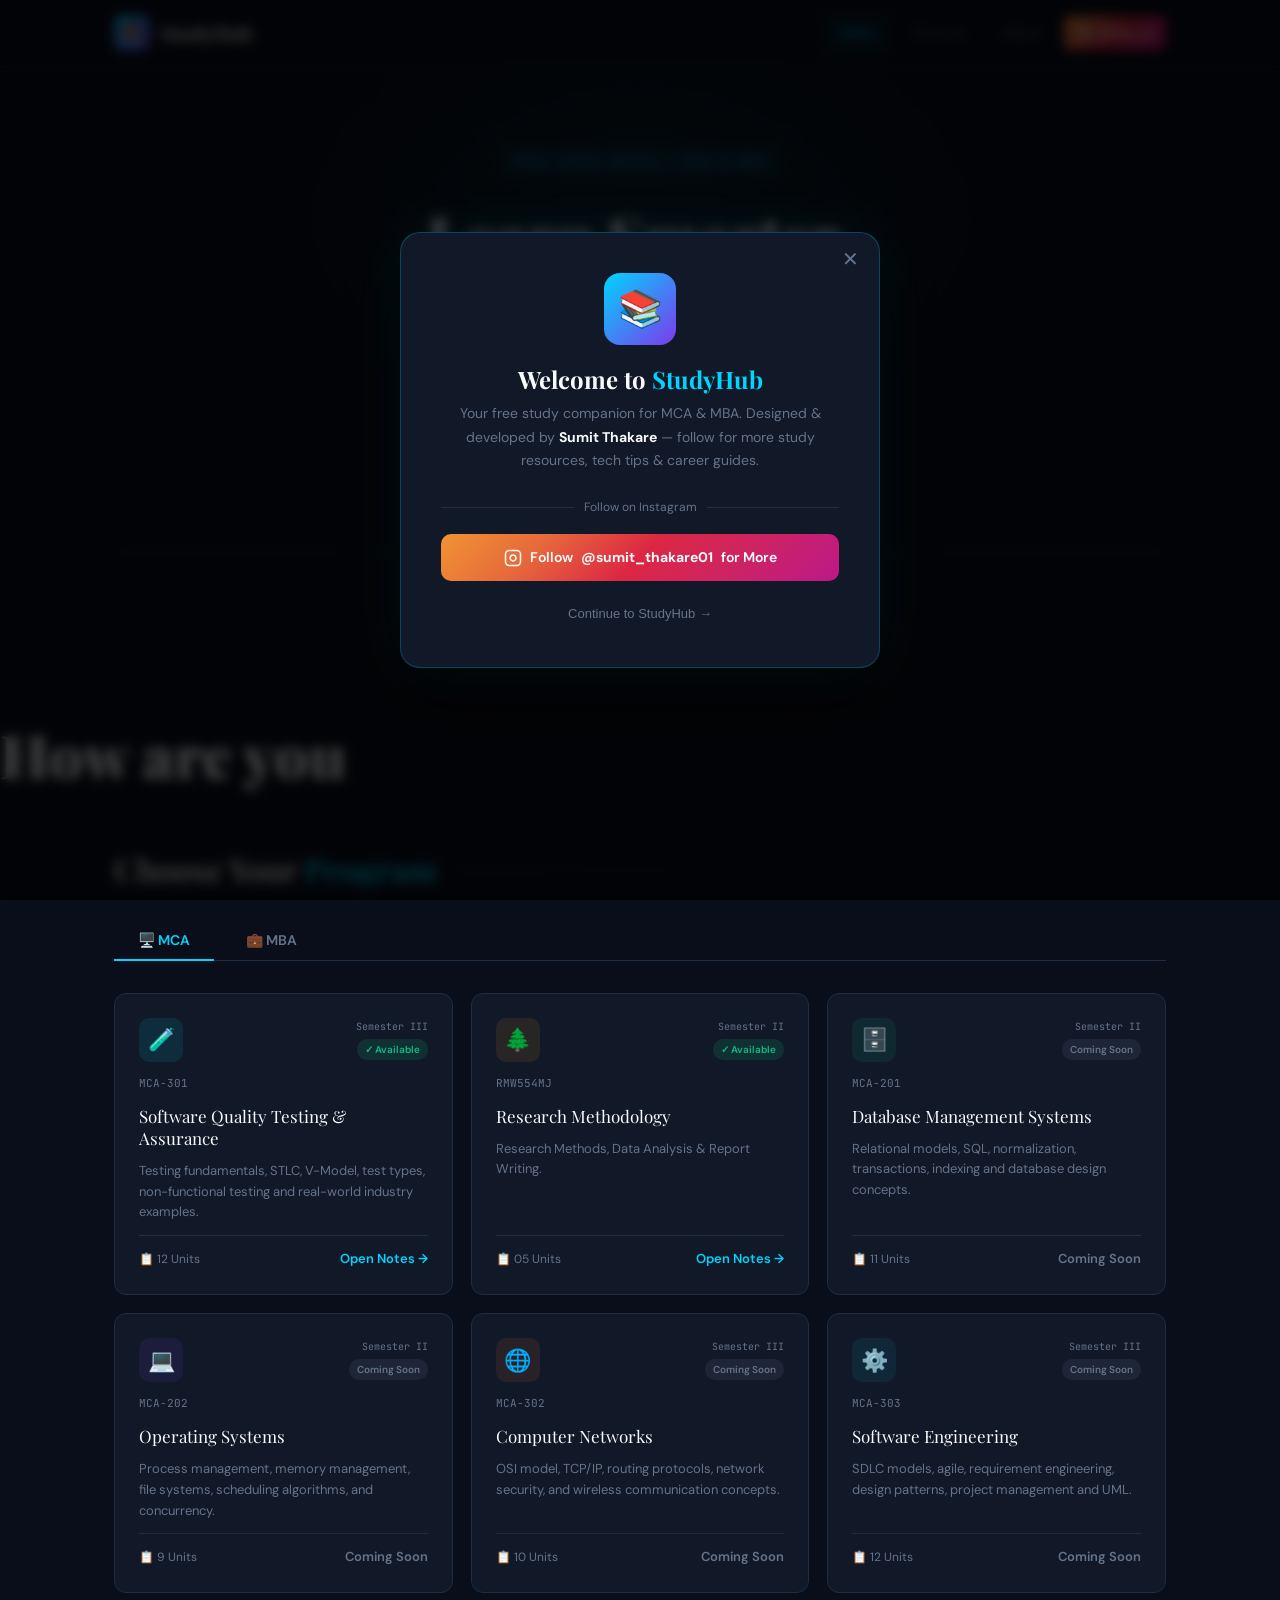
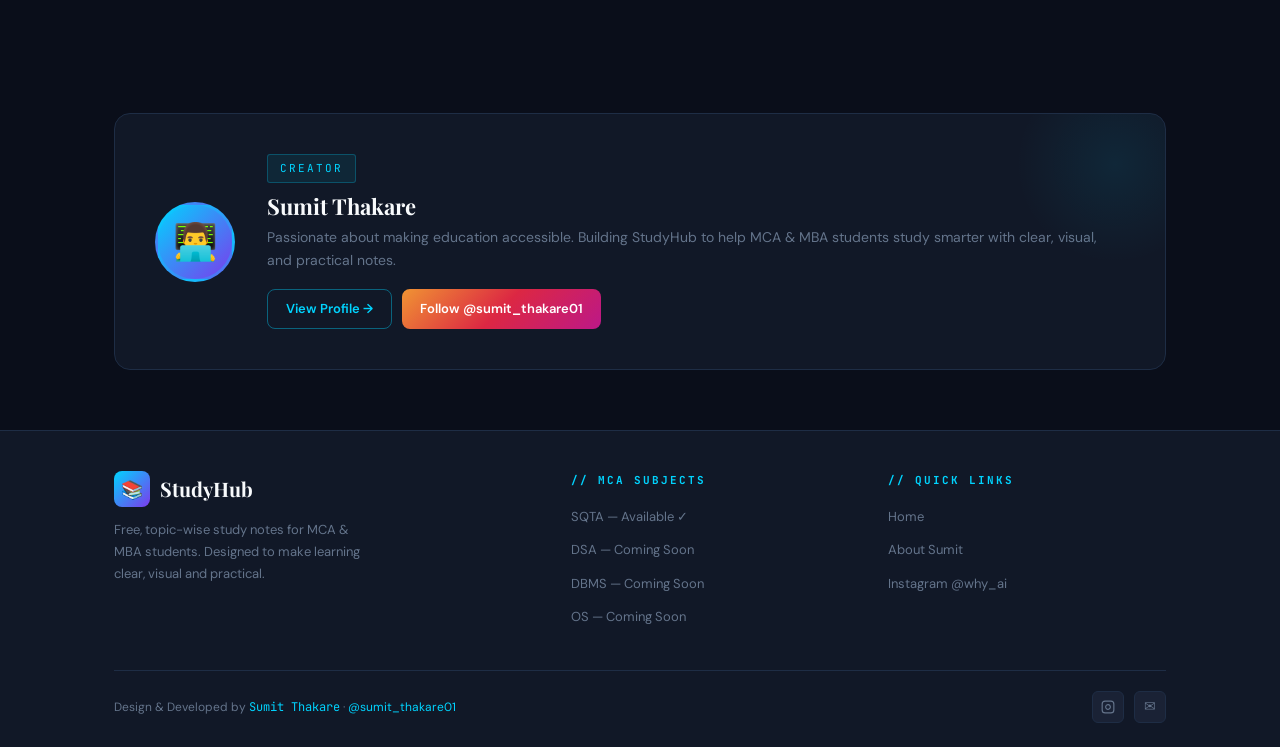
==== index.html @ 2d96f906 "mba comment for test completed" ====
<!DOCTYPE html>
<html lang="en">
<head>
<meta charset="UTF-8">
<meta name="viewport" content="width=device-width, initial-scale=1.0">
<title>StudyHub — MCA & MBA Study Notes</title>
<link rel="stylesheet" href="style.css">
<style>
  /* INDEX PAGE SPECIFIC */
  .hero {
    padding: 80px 0 64px;
    text-align: center;
    position: relative;
    overflow: hidden;
  }

  .hero::before {
    content: '';
    position: absolute;
    top: -100px; left: 50%;
    transform: translateX(-50%);
    width: 800px; height: 500px;
    background: radial-gradient(ellipse, rgba(0,212,255,0.1) 0%, transparent 65%);
    pointer-events: none;
  }

  .hero .badge { margin-bottom: 24px; }

  .hero h1 { margin-bottom: 16px; }
  .hero h1 em { font-style: normal; color: var(--accent); }

  .hero-sub {
    font-size: 17px;
    color: var(--muted);
    max-width: 540px;
    margin: 0 auto 36px;
  }

  .hero-cta { display: flex; gap: 12px; justify-content: center; flex-wrap: wrap; }

  .hero-stats-row {
    display: flex;
    justify-content: center;
    gap: 40px;
    margin-top: 52px;
    padding-top: 40px;
    border-top: 1px solid var(--border);
    flex-wrap: wrap;
  }

  .hs-item { text-align: center; }
  .hs-num {
    font-family: 'Playfair Display', serif;
    font-size: 36px;
    font-weight: 900;
    color: var(--heading);
    line-height: 1;
  }
  .hs-num span { color: var(--accent); }
  .hs-label { font-size: 13px; color: var(--muted); margin-top: 4px; }

  /* Course Tabs */
  .course-section { padding: 60px 0; }

  .section-heading {
    display: flex;
    align-items: center;
    gap: 16px;
    margin-bottom: 32px;
  }

  .section-heading h2 { font-size: clamp(22px, 3vw, 32px); }

  .section-line {
    flex: 1;
    height: 1px;
    background: linear-gradient(90deg, var(--border), transparent);
  }

  .course-tabs {
    display: flex;
    gap: 8px;
    margin-bottom: 32px;
    border-bottom: 1px solid var(--border);
    padding-bottom: 0;
  }

  .tab-btn {
    padding: 10px 24px;
    background: none;
    border: none;
    color: var(--muted);
    font-family: 'DM Sans', sans-serif;
    font-size: 14px;
    font-weight: 600;
    cursor: pointer;
    border-bottom: 2px solid transparent;
    margin-bottom: -1px;
    transition: var(--transition);
  }

  .tab-btn.active {
    color: var(--accent);
    border-bottom-color: var(--accent);
  }

  .tab-btn:hover:not(.active) { color: var(--text); }

  .tab-pane { display: none; }
  .tab-pane.active { display: block; animation: fadeIn 0.3s ease; }

  /* Subject Grid */
  .subjects-grid {
    display: grid;
    grid-template-columns: repeat(auto-fill, minmax(300px, 1fr));
    gap: 18px;
  }

  .subject-card {
    background: var(--surface);
    border: 1px solid var(--border);
    border-radius: var(--radius);
    padding: 24px;
    transition: var(--transition);
    position: relative;
    overflow: hidden;
    display: flex;
    flex-direction: column;
    gap: 12px;
  }

  .subject-card::before {
    content: '';
    position: absolute;
    top: 0; left: 0; right: 0;
    height: 3px;
    background: linear-gradient(90deg, var(--accent), var(--accent3));
    opacity: 0;
    transition: var(--transition);
  }

  .subject-card:hover {
    border-color: rgba(0,212,255,0.3);
    transform: translateY(-4px);
    background: var(--card-hover);
  }

  .subject-card:hover::before { opacity: 1; }

  .card-top {
    display: flex;
    align-items: flex-start;
    justify-content: space-between;
    gap: 12px;
  }

  .card-icon {
    width: 44px; height: 44px;
    border-radius: 10px;
    display: flex; align-items: center; justify-content: center;
    font-size: 22px;
    flex-shrink: 0;
  }

  .card-meta {
    display: flex;
    flex-direction: column;
    align-items: flex-end;
    gap: 4px;
  }

  .card-sem {
    font-family: 'JetBrains Mono', monospace;
    font-size: 10px;
    color: var(--muted);
  }

  .status-badge {
    font-size: 10px;
    padding: 2px 8px;
    border-radius: 10px;
    font-weight: 600;
  }
  .status-available { background: rgba(16,185,129,0.15); color: var(--accent4); }
  .status-soon { background: rgba(100,116,139,0.15); color: var(--muted); }

  .card-title {
    font-family: 'Playfair Display', serif;
    font-size: 17px;
    color: var(--heading);
    line-height: 1.3;
  }

  .card-code {
    font-family: 'JetBrains Mono', monospace;
    font-size: 11px;
    color: var(--muted);
  }

  .card-desc {
    font-size: 13px;
    color: var(--muted);
    line-height: 1.6;
  }

  .card-footer {
    display: flex;
    align-items: center;
    justify-content: space-between;
    padding-top: 12px;
    border-top: 1px solid var(--border);
    margin-top: auto;
  }

  .card-units {
    font-size: 12px;
    color: var(--muted);
    display: flex;
    align-items: center;
    gap: 5px;
  }

  .card-link {
    font-size: 13px;
    font-weight: 600;
    color: var(--accent);
    display: flex;
    align-items: center;
    gap: 5px;
    transition: var(--transition);
  }
  .card-link:hover { gap: 8px; }

  .coming-soon-overlay {
    pointer-events: none;
  }
  .coming-soon-overlay .card-link {
    color: var(--muted);
    cursor: not-allowed;
  }

  /* About teaser */
  .about-teaser {
    background: var(--surface);
    border: 1px solid var(--border);
    border-radius: 16px;
    padding: 40px;
    display: flex;
    align-items: center;
    gap: 32px;
    margin: 60px 0;
    position: relative;
    overflow: hidden;
  }

  .about-teaser::before {
    content: '';
    position: absolute;
    right: -50px; top: -50px;
    width: 200px; height: 200px;
    background: radial-gradient(circle, rgba(0,212,255,0.08) 0%, transparent 70%);
    pointer-events: none;
  }

  .about-avatar {
    width: 80px; height: 80px;
    border-radius: 50%;
    background: linear-gradient(135deg, var(--accent), var(--accent3));
    display: flex; align-items: center; justify-content: center;
    font-size: 36px;
    flex-shrink: 0;
    border: 3px solid rgba(0,212,255,0.3);
  }

  .about-content { flex: 1; }
  .about-content h3 { font-size: 22px; margin-bottom: 6px; }
  .about-content p { color: var(--muted); font-size: 14px; margin-bottom: 16px; }
  .about-actions { display: flex; gap: 10px; flex-wrap: wrap; }

  @media (max-width: 600px) {
    .about-teaser { flex-direction: column; gap: 20px; text-align: center; }
    .about-actions { justify-content: center; }
    .hero-stats-row { gap: 24px; }
    .course-tabs { overflow-x: auto; }
  }
</style>
</head>
<body>

<!-- ── POPUP ── -->
<div class="popup-overlay" id="welcomePopup">
  <div class="popup-box">
    <button class="popup-close-x" onclick="closePopup()">✕</button>
    <div class="popup-logo">📚</div>
    <h2>Welcome to <span class="highlight">StudyHub</span></h2>
    <p>Your free study companion for MCA & MBA. Designed & developed by <strong>Sumit Thakare</strong> — follow for more study resources, tech tips & career guides.</p>
    <div class="popup-divider">Follow on Instagram</div>
    <a href="https://www.instagram.com/sumit_thakare01/?hl=en" target="_blank" class="popup-insta">
      <svg width="18" height="18" viewBox="0 0 24 24" fill="none" stroke="currentColor" stroke-width="2"><rect x="2" y="2" width="20" height="20" rx="5"/><path d="M16 11.37A4 4 0 1 1 12.63 8 4 4 0 0 1 16 11.37z"/><line x1="17.5" y1="6.5" x2="17.51" y2="6.5"/></svg>
      Follow <strong>@sumit_thakare01</strong> for More
    </a>
    <button class="popup-close" onclick="closePopup()">Continue to StudyHub →</button>
  </div>
</div>

<!-- ── NAVBAR ── -->
<nav class="navbar">
  <div class="container">
    <div class="nav-inner">
      <a href="index.html" class="nav-logo">
        <div class="logo-icon">📚</div>
        StudyHub
      </a>
      <div class="nav-links">
        <a href="index.html" class="active">Home</a>
        <a href="#courses">Courses</a>
        <a href="about.html">About</a>
        <a href="https://www.instagram.com/why___ai/?hl=en" target="_blank" class="nav-insta">
          <svg width="14" height="14" viewBox="0 0 24 24" fill="none" stroke="currentColor" stroke-width="2"><rect x="2" y="2" width="20" height="20" rx="5"/><path d="M16 11.37A4 4 0 1 1 12.63 8 4 4 0 0 1 16 11.37z"/><line x1="17.5" y1="6.5" x2="17.51" y2="6.5"/></svg>
          @why_ai
        </a>
      </div>
    </div>
  </div>
</nav>

<!-- ── HERO ── -->
<section class="hero">
  <div class="container">
    <div class="badge">Free Study Notes · MCA & MBA</div>
    <h1>Learn Smarter,<br><em>Score Better</em></h1>
    <p class="hero-sub">Topic-wise study notes, real-world examples, and visual explanations for every subject in your curriculum.</p>
    <div class="hero-cta">
      <a href="#courses" class="btn btn-primary">Browse Courses →</a>
      <a href="about.html" class="btn btn-outline">About Creator</a>
    </div>
    <div class="hero-stats-row">
      <div class="hs-item">
        <div class="hs-num">2<span>+</span></div>
        <div class="hs-label">Programs</div>
      </div>
      <div class="hs-item">
        <div class="hs-num">12<span>+</span></div>
        <div class="hs-label">Subjects</div>
      </div>
      <div class="hs-item">
        <div class="hs-num">100<span>%</span></div>
        <div class="hs-label">Free Access</div>
      </div>
      <div class="hs-item">
        <div class="hs-num">∞</div>
        <div class="hs-label">Learning</div>
      </div>
    </div>
  </div>
</section>

<h1>How are you</h1>
<!-- ── COURSES ── -->
<section class="course-section" id="courses">
  <div class="container">
    <div class="section-heading">
      <h2>Choose Your <span class="highlight">Program</span></h2>
      <div class="section-line"></div>
    </div>

    <!-- Tabs -->
    <div class="course-tabs">
      <button class="tab-btn active" onclick="switchTab('mca', this)">🖥️ MCA</button>
      <button class="tab-btn" onclick="switchTab('mba', this)">💼 MBA</button>
    </div>

    <!-- MCA TAB -->
    <div class="tab-pane active" id="tab-mca">
      <div class="subjects-grid">

        <!-- SQTA — Available -->
        <div class="subject-card">
          <div class="card-top">
            <div class="card-icon" style="background:rgba(0,212,255,0.1);">🧪</div>
            <div class="card-meta">
              <div class="card-sem">Semester III</div>
              <div class="status-badge status-available">✓ Available</div>
            </div>
          </div>
          <div class="card-code">MCA-301</div>
          <div class="card-title">Software Quality Testing & Assurance</div>
          <div class="card-desc">Testing fundamentals, STLC, V-Model, test types, non-functional testing and real-world industry examples.</div>
          <div class="card-footer">
            <div class="card-units">📋 12 Units</div>
            <a href="sqta.html" class="card-link">Open Notes →</a>
          </div>
        </div>

        <!-- DSA — Coming Soon -->
        <div class="subject-card">
          <div class="card-top">
            <div class="card-icon" style="background:rgba(245,158,11,0.1);">🌲</div>
            <div class="card-meta">
              <div class="card-sem">Semester II</div>
              <div class="status-badge status-available">✓ Available</div>
            </div>
          </div>
          <div class="card-code">RMW554MJ</div>
          <div class="card-title"> Research Methodology</div>
          <div class="card-desc">Research Methods, Data Analysis &amp; Report Writing.</div>
          <div class="card-footer">
            <div class="card-units">📋 05 Units</div>
            <a href="rsm.html" class="card-link">Open Notes →</a>
          </div>
        </div>

        <!-- DBMS — Coming Soon -->
        <div class="subject-card coming-soon-overlay">
          <div class="card-top">
            <div class="card-icon" style="background:rgba(16,185,129,0.1);">🗄️</div>
            <div class="card-meta">
              <div class="card-sem">Semester II</div>
              <div class="status-badge status-soon">Coming Soon</div>
            </div>
          </div>
          <div class="card-code">MCA-201</div>
          <div class="card-title">Database Management Systems</div>
          <div class="card-desc">Relational models, SQL, normalization, transactions, indexing and database design concepts.</div>
          <div class="card-footer">
            <div class="card-units">📋 11 Units</div>
            <span class="card-link" style="color:var(--muted)">Coming Soon</span>
          </div>
        </div>

        <!-- OS — Coming Soon -->
        <div class="subject-card coming-soon-overlay">
          <div class="card-top">
            <div class="card-icon" style="background:rgba(124,58,237,0.1);">💻</div>
            <div class="card-meta">
              <div class="card-sem">Semester II</div>
              <div class="status-badge status-soon">Coming Soon</div>
            </div>
          </div>
          <div class="card-code">MCA-202</div>
          <div class="card-title">Operating Systems</div>
          <div class="card-desc">Process management, memory management, file systems, scheduling algorithms, and concurrency.</div>
          <div class="card-footer">
            <div class="card-units">📋 9 Units</div>
            <span class="card-link" style="color:var(--muted)">Coming Soon</span>
          </div>
        </div>

        <!-- CN — Coming Soon -->
        <div class="subject-card coming-soon-overlay">
          <div class="card-top">
            <div class="card-icon" style="background:rgba(255,107,53,0.1);">🌐</div>
            <div class="card-meta">
              <div class="card-sem">Semester III</div>
              <div class="status-badge status-soon">Coming Soon</div>
            </div>
          </div>
          <div class="card-code">MCA-302</div>
          <div class="card-title">Computer Networks</div>
          <div class="card-desc">OSI model, TCP/IP, routing protocols, network security, and wireless communication concepts.</div>
          <div class="card-footer">
            <div class="card-units">📋 10 Units</div>
            <span class="card-link" style="color:var(--muted)">Coming Soon</span>
          </div>
        </div>

        <!-- SE — Coming Soon -->
        <div class="subject-card coming-soon-overlay">
          <div class="card-top">
            <div class="card-icon" style="background:rgba(0,212,255,0.08);">⚙️</div>
            <div class="card-meta">
              <div class="card-sem">Semester III</div>
              <div class="status-badge status-soon">Coming Soon</div>
            </div>
          </div>
          <div class="card-code">MCA-303</div>
          <div class="card-title">Software Engineering</div>
          <div class="card-desc">SDLC models, agile, requirement engineering, design patterns, project management and UML.</div>
          <div class="card-footer">
            <div class="card-units">📋 12 Units</div>
            <span class="card-link" style="color:var(--muted)">Coming Soon</span>
          </div>
        </div>

      </div>
    </div>

    <!-- MBA TAB -->
    <div class="tab-pane" id="tab-mba">
      <div class="subjects-grid">

        <div class="subject-card coming-soon-overlay">
          <div class="card-top">
            <div class="card-icon" style="background:rgba(245,158,11,0.1);">📊</div>
            <div class="card-meta">
              <div class="card-sem">Semester I</div>
              <div class="status-badge status-soon">Coming Soon</div>
            </div>
          </div>
          <div class="card-code">MBA-101</div>
          <div class="card-title">Management & Organizational Behaviour</div>
          <div class="card-desc">Management theories, leadership styles, organizational culture, motivation and group dynamics.</div>
          <div class="card-footer">
            <div class="card-units">📋 8 Units</div>
            <span class="card-link" style="color:var(--muted)">Coming Soon</span>
          </div>
        </div>

        <div class="subject-card coming-soon-overlay">
          <div class="card-top">
            <div class="card-icon" style="background:rgba(16,185,129,0.1);">💰</div>
            <div class="card-meta">
              <div class="card-sem">Semester I</div>
              <div class="status-badge status-soon">Coming Soon</div>
            </div>
          </div>
          <div class="card-code">MBA-102</div>
          <div class="card-title">Financial Management</div>
          <div class="card-desc">Capital budgeting, cost of capital, leverage, working capital management and financial markets.</div>
          <div class="card-footer">
            <div class="card-units">📋 10 Units</div>
            <span class="card-link" style="color:var(--muted)">Coming Soon</span>
          </div>
        </div>

        <div class="subject-card coming-soon-overlay">
          <div class="card-top">
            <div class="card-icon" style="background:rgba(255,107,53,0.1);">📣</div>
            <div class="card-meta">
              <div class="card-sem">Semester II</div>
              <div class="status-badge status-soon">Coming Soon</div>
            </div>
          </div>
          <div class="card-code">MBA-201</div>
          <div class="card-title">Marketing Management</div>
          <div class="card-desc">Marketing mix, segmentation, targeting, positioning, digital marketing and consumer behaviour.</div>
          <div class="card-footer">
            <div class="card-units">📋 9 Units</div>
            <span class="card-link" style="color:var(--muted)">Coming Soon</span>
          </div>
        </div>

      </div>
    </div>

  </div>
</section>

<!-- ── ABOUT TEASER ── -->
<div class="container">
  <div class="about-teaser">
    <div class="about-avatar">👨‍💻</div>
    <div class="about-content">
      <div class="badge" style="margin-bottom:10px;">Creator</div>
      <h3>Sumit Thakare</h3>
      <p>Passionate about making education accessible. Building StudyHub to help MCA & MBA students study smarter with clear, visual, and practical notes.</p>
      <div class="about-actions">
        <a href="about.html" class="btn btn-outline" style="padding:8px 18px; font-size:13px;">View Profile →</a>
        <a href="https://www.instagram.com/sumit_thakare01/?hl=en" target="_blank" class="btn" style="background:linear-gradient(135deg,#f09433,#dc2743,#bc1888);color:white;padding:8px 18px;font-size:13px;">
          Follow @sumit_thakare01
        </a>
      </div>
    </div>
  </div>
</div>

<!-- ── FOOTER ── -->
<footer>
  <div class="container">
    <div class="footer-grid">
      <div class="footer-brand">
        <a href="index.html" class="nav-logo">
          <div class="logo-icon">📚</div>
          StudyHub
        </a>
        <p>Free, topic-wise study notes for MCA & MBA students. Designed to make learning clear, visual and practical.</p>
      </div>
      <div class="footer-col">
        <h4>// MCA Subjects</h4>
        <ul>
          <li><a href="sqta.html">SQTA — Available ✓</a></li>
          <li><a href="#">DSA — Coming Soon</a></li>
          <li><a href="#">DBMS — Coming Soon</a></li>
          <li><a href="#">OS — Coming Soon</a></li>
        </ul>
      </div>
      <div class="footer-col">
        <h4>// Quick Links</h4>
        <ul>
          <li><a href="index.html">Home</a></li>
          <li><a href="about.html">About Sumit</a></li>
          <li><a href="https://www.instagram.com/why___ai/?hl=en" target="_blank">Instagram @why_ai</a></li>
        </ul>
      </div>
    </div>
    <div class="footer-bottom">
      <p>Design & Developed by <span>Sumit Thakare</span> · <a href="https://www.instagram.com/sumit_thakare01/?hl=en" target="_blank" style="color:var(--accent);">@sumit_thakare01</a></p>
      <div class="footer-social">
        <a href="https://www.instagram.com/sumit_thakare01/?hl=en" target="_blank" title="Instagram">
          <svg width="14" height="14" viewBox="0 0 24 24" fill="none" stroke="currentColor" stroke-width="2"><rect x="2" y="2" width="20" height="20" rx="5"/><path d="M16 11.37A4 4 0 1 1 12.63 8 4 4 0 0 1 16 11.37z"/><line x1="17.5" y1="6.5" x2="17.51" y2="6.5"/></svg>
        </a>
        <a href="mailto:sumit@email.com" title="Email">✉</a>
      </div>
    </div>
  </div>
</footer>

<script>
  // Popup logic
  function closePopup() {
    document.getElementById('welcomePopup').style.animation = 'fadeOut 0.3s ease forwards';
    setTimeout(() => document.getElementById('welcomePopup').remove(), 300);
    sessionStorage.setItem('popupSeen', '1');
  }

  // Don't show popup again in same session
  if (sessionStorage.getItem('popupSeen')) {
    document.getElementById('welcomePopup').remove();
  }

  // Close popup on overlay click
  document.getElementById('welcomePopup')?.addEventListener('click', function(e) {
    if (e.target === this) closePopup();
  });

  // Tab switching
  function switchTab(tab, btn) {
    document.querySelectorAll('.tab-pane').forEach(p => p.classList.remove('active'));
    document.querySelectorAll('.tab-btn').forEach(b => b.classList.remove('active'));
    document.getElementById('tab-' + tab).classList.add('active');
    btn.classList.add('active');
  }

  // Fade out keyframe
  const style = document.createElement('style');
  style.textContent = '@keyframes fadeOut { to { opacity: 0; } }';
  document.head.appendChild(style);
</script>
</body>
</html>
---- style.css ----
/* ============================================
   STUDYHUB — Global Stylesheet
   Design & Developed by Sumit Thakare
   ============================================ */

@import url('https://fonts.googleapis.com/css2?family=Playfair+Display:wght@700;900&family=JetBrains+Mono:wght@400;600&family=DM+Sans:wght@300;400;500;600&display=swap');

/* ── CSS VARIABLES ── */
:root {
  --bg: #0a0e1a;
  --surface: #111827;
  --surface2: #1a2235;
  --border: #1e2d45;
  --accent: #00d4ff;
  --accent2: #ff6b35;
  --accent3: #7c3aed;
  --accent4: #10b981;
  --accent5: #f59e0b;
  --text: #e2e8f0;
  --muted: #64748b;
  --heading: #f8fafc;
  --tag-bg: rgba(0,212,255,0.08);
  --card-hover: rgba(0,212,255,0.05);
  --radius: 12px;
  --radius-sm: 8px;
  --transition: all 0.25s ease;
}

/* ── RESET ── */
*, *::before, *::after { margin: 0; padding: 0; box-sizing: border-box; }
html { scroll-behavior: smooth; }
body {
  background: var(--bg);
  color: var(--text);
  font-family: 'DM Sans', sans-serif;
  font-size: 15px;
  line-height: 1.7;
  min-height: 100vh;
  overflow-x: hidden;
}

/* ── GRID BACKGROUND ── */
body::before {
  content: '';
  position: fixed;
  inset: 0;
  background-image:
    linear-gradient(rgba(0,212,255,0.025) 1px, transparent 1px),
    linear-gradient(90deg, rgba(0,212,255,0.025) 1px, transparent 1px);
  background-size: 44px 44px;
  pointer-events: none;
  z-index: 0;
}

/* ── TYPOGRAPHY ── */
h1, h2, h3 { font-family: 'Playfair Display', serif; color: var(--heading); line-height: 1.2; }
h1 { font-size: clamp(32px, 5vw, 60px); font-weight: 900; }
h2 { font-size: clamp(22px, 3vw, 36px); font-weight: 700; }
h3 { font-size: 20px; }
a { text-decoration: none; color: inherit; }
strong { color: var(--heading); }
code { font-family: 'JetBrains Mono', monospace; font-size: 12px; color: var(--accent); }

/* ── LAYOUT ── */
.container { max-width: 1100px; margin: 0 auto; padding: 0 24px; position: relative; z-index: 1; }
.section-gap { padding: 60px 0; }

/* ── NAVBAR ── */
.navbar {
  position: sticky;
  top: 0;
  z-index: 100;
  background: rgba(10,14,26,0.92);
  backdrop-filter: blur(16px);
  border-bottom: 1px solid var(--border);
  padding: 14px 0;
}

.nav-inner {
  display: flex;
  align-items: center;
  justify-content: space-between;
  gap: 20px;
}

.nav-logo {
  display: flex;
  align-items: center;
  gap: 10px;
  font-family: 'Playfair Display', serif;
  font-size: 20px;
  font-weight: 700;
  color: var(--heading);
}

.nav-logo .logo-icon {
  width: 36px; height: 36px;
  background: linear-gradient(135deg, var(--accent), var(--accent3));
  border-radius: 8px;
  display: flex; align-items: center; justify-content: center;
  font-size: 18px;
  flex-shrink: 0;
}

.nav-links { display: flex; align-items: center; gap: 8px; }

.nav-links a {
  padding: 7px 14px;
  border-radius: 6px;
  font-size: 13px;
  font-weight: 500;
  color: var(--muted);
  transition: var(--transition);
  border: 1px solid transparent;
}

.nav-links a:hover,
.nav-links a.active {
  color: var(--accent);
  background: var(--tag-bg);
  border-color: rgba(0,212,255,0.2);
}

.nav-insta {
  display: flex;
  align-items: center;
  gap: 6px;
  background: linear-gradient(135deg, #f09433, #e6683c, #dc2743, #cc2366, #bc1888);
  color: white !important;
  padding: 7px 14px !important;
  border-radius: 6px !important;
  font-size: 12px !important;
  font-weight: 600 !important;
  border: none !important;
}

.nav-insta:hover { opacity: 0.9; transform: translateY(-1px); }

/* ── BADGE ── */
.badge {
  display: inline-block;
  background: var(--tag-bg);
  border: 1px solid rgba(0,212,255,0.25);
  color: var(--accent);
  font-family: 'JetBrains Mono', monospace;
  font-size: 11px;
  letter-spacing: 2px;
  padding: 4px 12px;
  border-radius: 3px;
  text-transform: uppercase;
}

/* ── BUTTONS ── */
.btn {
  display: inline-flex;
  align-items: center;
  gap: 8px;
  padding: 10px 22px;
  border-radius: var(--radius-sm);
  font-size: 14px;
  font-weight: 600;
  cursor: pointer;
  transition: var(--transition);
  border: none;
}

.btn-primary {
  background: var(--accent);
  color: #0a0e1a;
}
.btn-primary:hover { background: #00bbdf; transform: translateY(-2px); }

.btn-outline {
  background: transparent;
  color: var(--accent);
  border: 1px solid rgba(0,212,255,0.4) !important;
}
.btn-outline:hover { background: var(--tag-bg); transform: translateY(-2px); }

/* ── FOOTER ── */
footer {
  background: var(--surface);
  border-top: 1px solid var(--border);
  padding: 40px 0 24px;
  position: relative;
  z-index: 1;
}

.footer-grid {
  display: grid;
  grid-template-columns: 1.5fr 1fr 1fr;
  gap: 40px;
  margin-bottom: 32px;
}

.footer-brand .nav-logo { margin-bottom: 12px; }
.footer-brand p { font-size: 13px; color: var(--muted); line-height: 1.7; max-width: 260px; }

.footer-col h4 {
  font-family: 'JetBrains Mono', monospace;
  font-size: 11px;
  letter-spacing: 2px;
  text-transform: uppercase;
  color: var(--accent);
  margin-bottom: 14px;
}

.footer-col ul { list-style: none; }
.footer-col ul li { margin-bottom: 8px; }
.footer-col ul li a { font-size: 13px; color: var(--muted); transition: var(--transition); }
.footer-col ul li a:hover { color: var(--accent); }

.footer-bottom {
  border-top: 1px solid var(--border);
  padding-top: 20px;
  display: flex;
  align-items: center;
  justify-content: space-between;
  gap: 16px;
  flex-wrap: wrap;
}

.footer-bottom p { font-size: 12px; color: var(--muted); }
.footer-bottom span { color: var(--accent); font-family: 'JetBrains Mono', monospace; }

.footer-social { display: flex; gap: 10px; }
.footer-social a {
  width: 32px; height: 32px;
  border-radius: 6px;
  background: var(--surface2);
  border: 1px solid var(--border);
  display: flex; align-items: center; justify-content: center;
  font-size: 14px;
  color: var(--muted);
  transition: var(--transition);
}
.footer-social a:hover { color: var(--accent); border-color: rgba(0,212,255,0.3); }

/* ── POPUP ── */
.popup-overlay {
  position: fixed;
  inset: 0;
  background: rgba(0,0,0,0.75);
  backdrop-filter: blur(6px);
  z-index: 999;
  display: flex;
  align-items: center;
  justify-content: center;
  padding: 20px;
  animation: fadeIn 0.4s ease;
}

.popup-box {
  background: var(--surface);
  border: 1px solid rgba(0,212,255,0.25);
  border-radius: 20px;
  padding: 40px;
  max-width: 480px;
  width: 100%;
  text-align: center;
  position: relative;
  animation: slideUp 0.4s ease;
  box-shadow: 0 24px 80px rgba(0,0,0,0.6), 0 0 60px rgba(0,212,255,0.08);
}

.popup-logo {
  width: 72px; height: 72px;
  background: linear-gradient(135deg, var(--accent), var(--accent3));
  border-radius: 16px;
  display: flex; align-items: center; justify-content: center;
  font-size: 36px;
  margin: 0 auto 20px;
}

.popup-box h2 { font-size: 24px; margin-bottom: 8px; }
.popup-box p { color: var(--muted); font-size: 14px; margin-bottom: 24px; line-height: 1.7; }

.popup-insta {
  display: inline-flex;
  align-items: center;
  gap: 8px;
  background: linear-gradient(135deg, #f09433, #e6683c, #dc2743, #cc2366, #bc1888);
  color: white;
  padding: 12px 24px;
  border-radius: 10px;
  font-weight: 600;
  font-size: 14px;
  margin-bottom: 20px;
  transition: var(--transition);
  cursor: pointer;
  border: none;
  width: 100%;
  justify-content: center;
}
.popup-insta:hover { opacity: 0.9; transform: translateY(-2px); }

.popup-close {
  font-size: 13px;
  color: var(--muted);
  cursor: pointer;
  background: none;
  border: none;
  color: var(--muted);
  transition: var(--transition);
}
.popup-close:hover { color: var(--text); }

.popup-close-x {
  position: absolute;
  top: 16px; right: 20px;
  background: none; border: none;
  color: var(--muted); font-size: 20px;
  cursor: pointer;
  transition: var(--transition);
  line-height: 1;
}
.popup-close-x:hover { color: var(--heading); }

.popup-divider { 
  display: flex; align-items: center; gap: 10px; 
  margin-bottom: 16px; color: var(--muted); font-size: 12px;
}
.popup-divider::before, .popup-divider::after {
  content: ''; flex: 1; height: 1px; background: var(--border);
}

/* ── ANIMATIONS ── */
@keyframes fadeIn { from { opacity: 0; } to { opacity: 1; } }
@keyframes slideUp { from { opacity: 0; transform: translateY(30px); } to { opacity: 1; transform: translateY(0); } }
@keyframes float { 0%,100% { transform: translateY(0); } 50% { transform: translateY(-8px); } }

/* ── UTILITY ── */
.highlight { color: var(--accent); }
.hl-orange { color: var(--accent2); }
.hl-green { color: var(--accent4); }
.hl-purple { color: #a78bfa; }
.hl-yellow { color: var(--accent5); }
.text-muted { color: var(--muted); }
.mono { font-family: 'JetBrains Mono', monospace; }

/* ── RESPONSIVE ── */
@media (max-width: 768px) {
  .footer-grid { grid-template-columns: 1fr; gap: 28px; }
  .nav-links a:not(.nav-insta):not(.active) { display: none; }
}

@media (max-width: 480px) {
  .popup-box { padding: 28px 20px; }
}
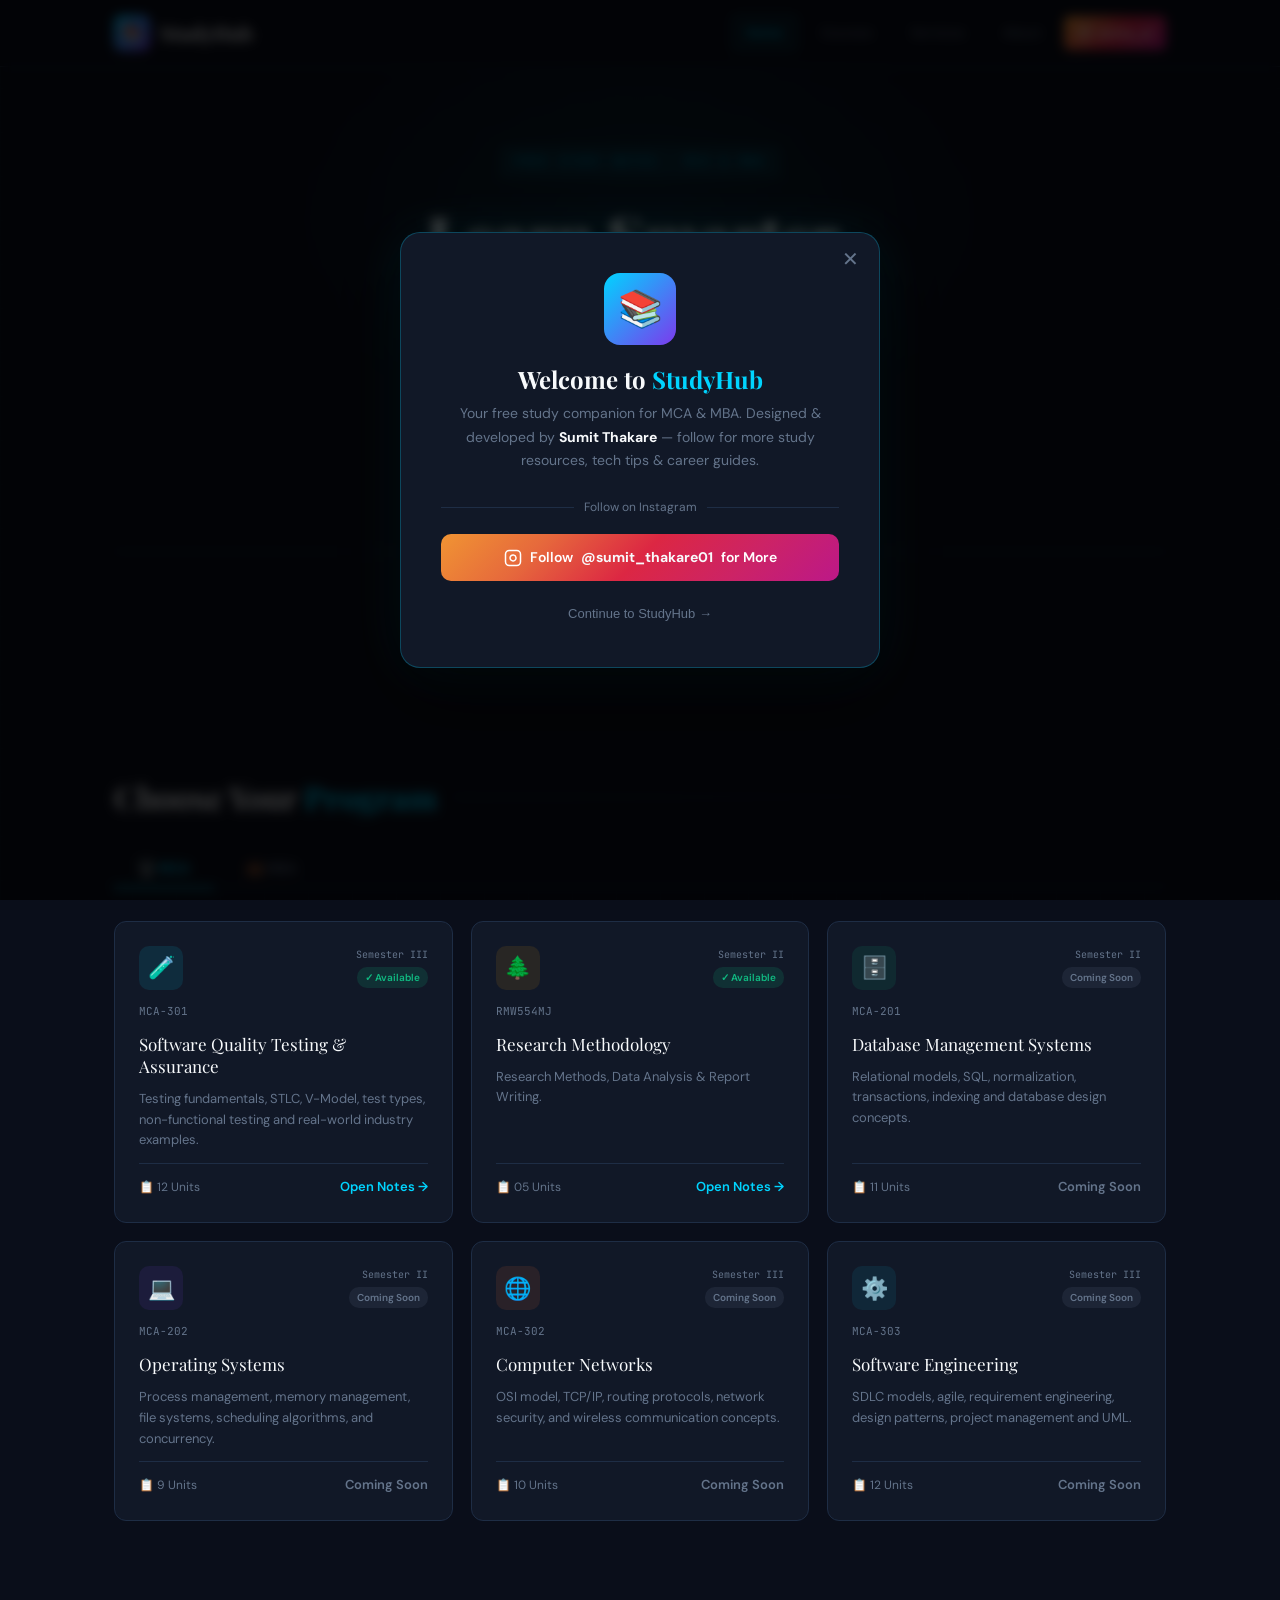
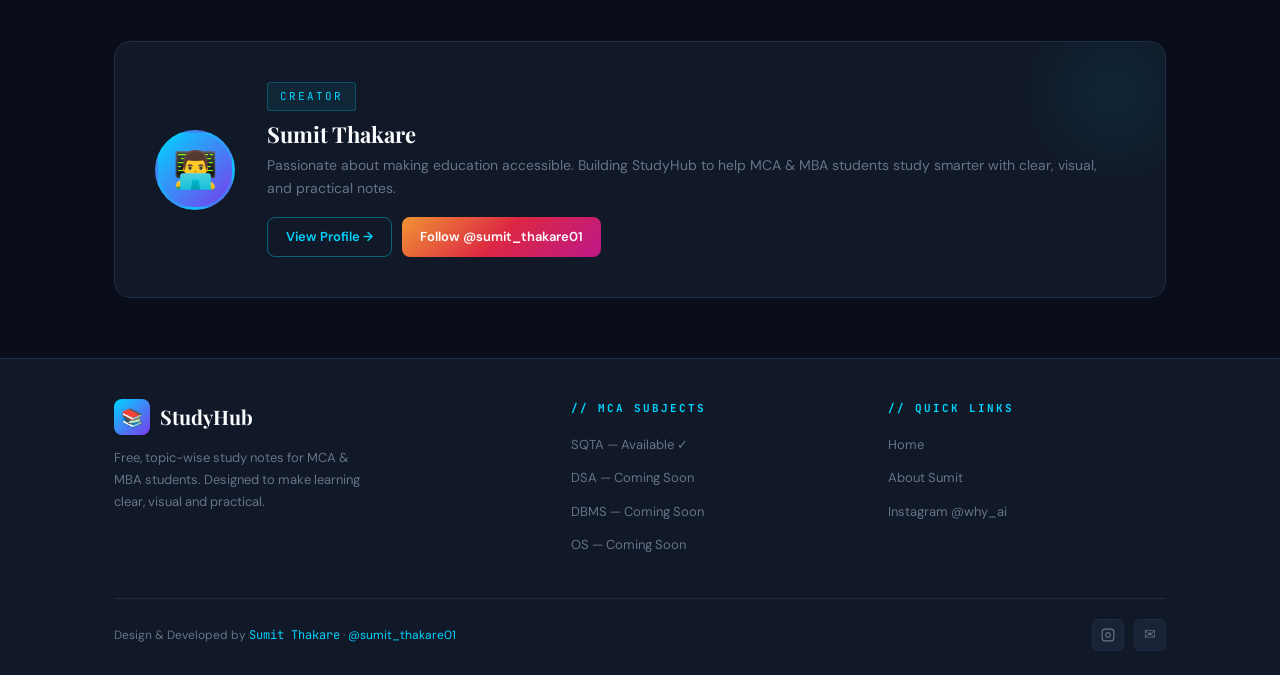
==== commit cb3b40a3: "Service Added" ====
--- a/index.html
+++ b/index.html
@@ -314,6 +314,7 @@
       <div class="nav-links">
         <a href="index.html" class="active">Home</a>
         <a href="#courses">Courses</a>
+        <a href="services.html">Services</a>
         <a href="about.html">About</a>
         <a href="https://www.instagram.com/why___ai/?hl=en" target="_blank" class="nav-insta">
           <svg width="14" height="14" viewBox="0 0 24 24" fill="none" stroke="currentColor" stroke-width="2"><rect x="2" y="2" width="20" height="20" rx="5"/><path d="M16 11.37A4 4 0 1 1 12.63 8 4 4 0 0 1 16 11.37z"/><line x1="17.5" y1="6.5" x2="17.51" y2="6.5"/></svg>
@@ -355,7 +356,7 @@
   </div>
 </section>
 
-<h1>How are you</h1>
+
 <!-- ── COURSES ── -->
 <section class="course-section" id="courses">
   <div class="container">
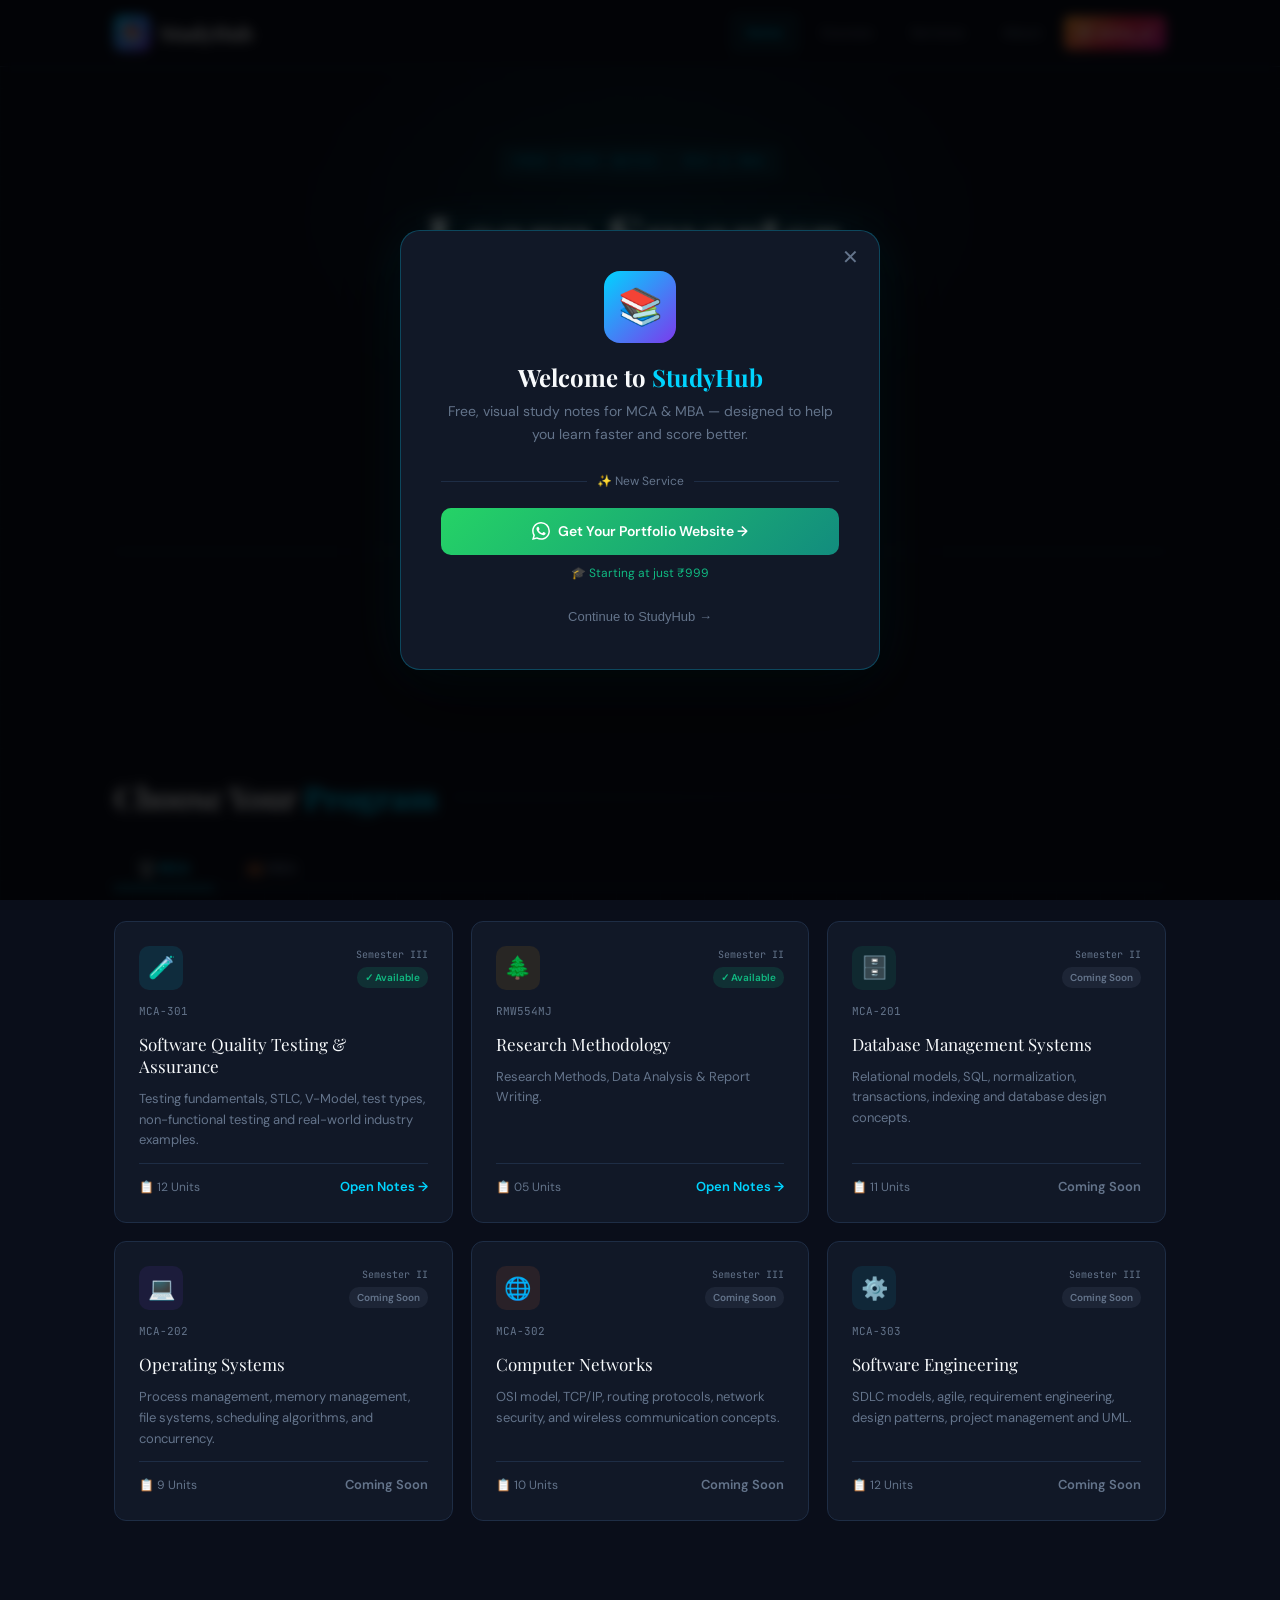
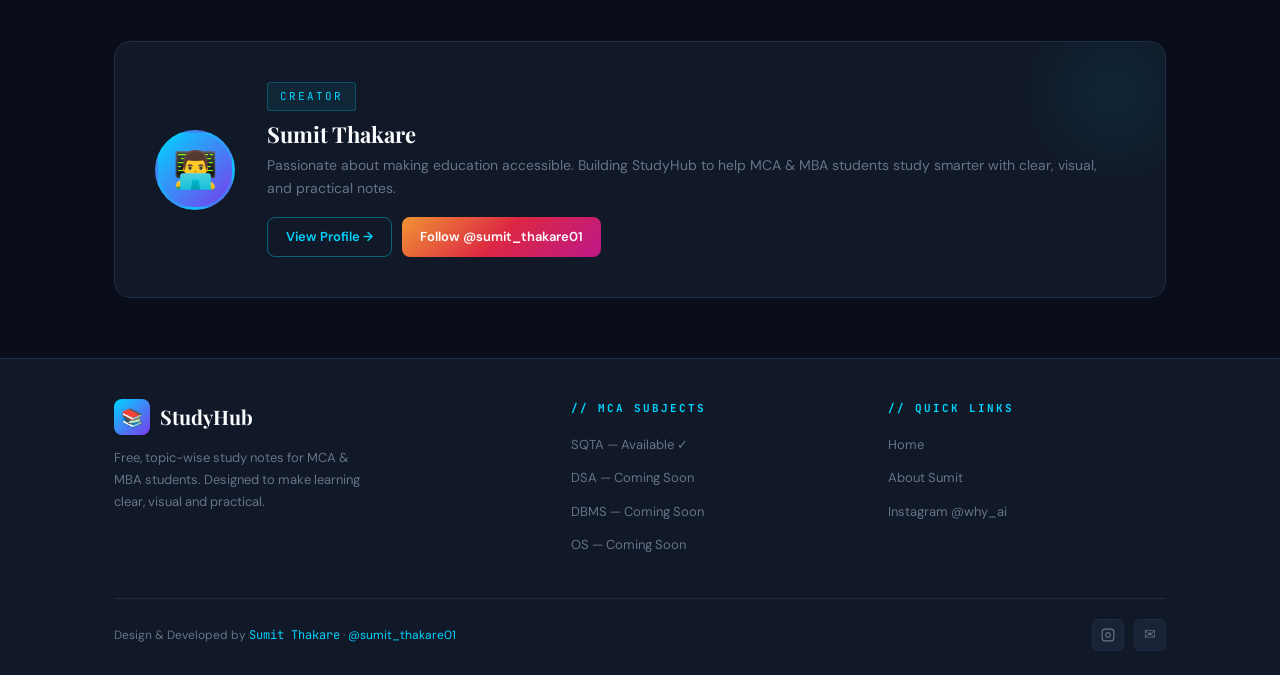
==== commit 2d815e30: "index page fix" ====
--- a/index.html
+++ b/index.html
@@ -6,6 +6,285 @@
 <title>StudyHub — MCA & MBA Study Notes</title>
 <link rel="stylesheet" href="style.css">
 <style>
+
+  /* ============================================
+   MOBILE FRIENDLY FIXES - Responsive Design
+   ============================================ */
+
+  /* Base mobile adjustments */
+  @media (max-width: 768px) {
+    .container {
+      padding: 0 20px;
+    }
+
+    /* Hero section */
+    .hero {
+      padding: 48px 0 40px;
+    }
+
+    .hero h1 {
+      font-size: 32px;
+      line-height: 1.3;
+    }
+
+    .hero-sub {
+      font-size: 15px;
+      padding: 0 5px;
+    }
+
+    .hero-stats-row {
+      gap: 20px;
+      margin-top: 32px;
+      padding-top: 24px;
+    }
+
+    .hs-num {
+      font-size: 28px;
+    }
+
+    .hs-label {
+      font-size: 11px;
+    }
+
+    /* Course section */
+    .course-section {
+      padding: 40px 0;
+    }
+
+    .section-heading {
+      flex-direction: column;
+      align-items: flex-start;
+      gap: 8px;
+      margin-bottom: 24px;
+    }
+
+    .section-line {
+      width: 100%;
+    }
+
+    /* Course tabs - make scrollable */
+    .course-tabs {
+      overflow-x: auto;
+      overflow-y: hidden;
+      white-space: nowrap;
+      gap: 6px;
+      margin-bottom: 24px;
+      padding-bottom: 8px;
+      -webkit-overflow-scrolling: touch;
+    }
+
+    .course-tabs::-webkit-scrollbar {
+      height: 3px;
+    }
+
+    .course-tabs::-webkit-scrollbar-track {
+      background: var(--surface);
+      border-radius: 10px;
+    }
+
+    .course-tabs::-webkit-scrollbar-thumb {
+      background: var(--accent);
+      border-radius: 10px;
+    }
+
+    .tab-btn {
+      padding: 8px 18px;
+      font-size: 13px;
+      white-space: nowrap;
+    }
+
+    /* Subject grid */
+    .subjects-grid {
+      grid-template-columns: 1fr;
+      gap: 16px;
+    }
+
+    .subject-card {
+      padding: 20px;
+    }
+
+    .card-title {
+      font-size: 16px;
+    }
+
+    .card-desc {
+      font-size: 12px;
+    }
+
+    /* About teaser */
+    .about-teaser {
+      flex-direction: column;
+      text-align: center;
+      padding: 28px 20px;
+      gap: 20px;
+      margin: 40px 0;
+    }
+
+    .about-avatar {
+      width: 70px;
+      height: 70px;
+      font-size: 32px;
+    }
+
+    .about-content h3 {
+      font-size: 20px;
+    }
+
+    .about-content p {
+      font-size: 13px;
+    }
+
+    .about-actions {
+      justify-content: center;
+    }
+
+    /* Footer */
+    .footer-grid {
+      grid-template-columns: 1fr;
+      gap: 28px;
+      text-align: center;
+    }
+
+    .footer-brand {
+      text-align: center;
+    }
+
+    .footer-brand .nav-logo {
+      justify-content: center;
+    }
+
+    .footer-brand p {
+      max-width: 100%;
+      margin: 0 auto;
+    }
+
+    .footer-col h4 {
+      text-align: center;
+    }
+
+    .footer-col ul {
+      text-align: center;
+    }
+
+    .footer-bottom {
+      flex-direction: column;
+      text-align: center;
+      padding-top: 20px;
+    }
+
+    .footer-social {
+      justify-content: center;
+    }
+  }
+
+  /* Small phones (max-width: 480px) */
+  @media (max-width: 480px) {
+    .container {
+      padding: 0 16px;
+    }
+
+    .hero h1 {
+      font-size: 28px;
+    }
+
+    .hero .badge {
+      font-size: 10px;
+      padding: 3px 10px;
+    }
+
+    .hero-cta {
+      gap: 10px;
+    }
+
+    .hero-cta .btn {
+      padding: 8px 18px;
+      font-size: 13px;
+    }
+
+    .hero-stats-row {
+      gap: 15px;
+    }
+
+    .hs-num {
+      font-size: 24px;
+    }
+
+    .section-heading h2 {
+      font-size: 24px;
+    }
+
+    .tab-btn {
+      padding: 6px 14px;
+      font-size: 12px;
+    }
+
+    .subject-card {
+      padding: 16px;
+    }
+
+    .card-icon {
+      width: 36px;
+      height: 36px;
+      font-size: 18px;
+    }
+
+    .card-sem, .status-badge {
+      font-size: 9px;
+    }
+
+    .card-title {
+      font-size: 15px;
+    }
+
+    .card-code {
+      font-size: 10px;
+    }
+
+    .about-teaser {
+      padding: 20px 16px;
+    }
+
+    .about-avatar {
+      width: 60px;
+      height: 60px;
+      font-size: 28px;
+    }
+
+    .about-content h3 {
+      font-size: 18px;
+    }
+
+    .footer-col ul li a {
+      font-size: 12px;
+    }
+  }
+
+  /* Fix for navigation on mobile */
+  @media (max-width: 600px) {
+    .nav-inner {
+      flex-direction: column;
+      gap: 12px;
+    }
+
+    .nav-links {
+      flex-wrap: wrap;
+      justify-content: center;
+      gap: 5px;
+    }
+
+    .nav-links a {
+      padding: 5px 12px;
+      font-size: 12px;
+    }
+  }
+
+  /* Fix for larger tablets (up to 900px) */
+  @media (min-width: 769px) and (max-width: 900px) {
+    .subjects-grid {
+      grid-template-columns: repeat(2, 1fr);
+    }
+  }
+
   /* INDEX PAGE SPECIFIC */
   .hero {
     padding: 80px 0 64px;
@@ -293,12 +572,21 @@
     <button class="popup-close-x" onclick="closePopup()">✕</button>
     <div class="popup-logo">📚</div>
     <h2>Welcome to <span class="highlight">StudyHub</span></h2>
-    <p>Your free study companion for MCA & MBA. Designed & developed by <strong>Sumit Thakare</strong> — follow for more study resources, tech tips & career guides.</p>
-    <div class="popup-divider">Follow on Instagram</div>
-    <a href="https://www.instagram.com/sumit_thakare01/?hl=en" target="_blank" class="popup-insta">
-      <svg width="18" height="18" viewBox="0 0 24 24" fill="none" stroke="currentColor" stroke-width="2"><rect x="2" y="2" width="20" height="20" rx="5"/><path d="M16 11.37A4 4 0 1 1 12.63 8 4 4 0 0 1 16 11.37z"/><line x1="17.5" y1="6.5" x2="17.51" y2="6.5"/></svg>
-      Follow <strong>@sumit_thakare01</strong> for More
+    <p>Free, visual study notes for MCA & MBA — designed to help you learn faster and score better.</p>
+
+    <div class="popup-divider">✨ New Service</div>
+
+    <a href="services.html" class="popup-insta" style="background: linear-gradient(135deg, #25D366, #128C7E); margin-bottom: 8px;">
+      <svg width="18" height="18" viewBox="0 0 24 24" fill="currentColor">
+        <path d="M17.472 14.382c-.297-.149-1.758-.867-2.03-.967-.273-.099-.471-.148-.67.15-.197.297-.767.966-.94 1.164-.173.199-.347.223-.644.075-.297-.15-1.255-.463-2.39-1.475-.883-.788-1.48-1.761-1.653-2.059-.173-.297-.018-.458.13-.606.134-.133.298-.347.446-.52.149-.174.198-.298.298-.497.099-.198.05-.371-.025-.52-.075-.149-.669-1.612-.916-2.207-.242-.579-.487-.5-.669-.51-.173-.008-.371-.01-.57-.01-.198 0-.52.074-.792.372-.272.297-1.04 1.016-1.04 2.479 0 1.462 1.065 2.875 1.213 3.074.149.198 2.096 3.2 5.077 4.487.709.306 1.262.489 1.694.625.712.227 1.36.195 1.871.118.571-.085 1.758-.719 2.006-1.413.248-.694.248-1.289.173-1.413-.074-.124-.272-.198-.57-.347m-5.421 7.403h-.004a9.87 9.87 0 01-5.031-1.378l-.361-.214-3.741.982.998-3.648-.235-.374a9.86 9.86 0 01-1.51-5.26c.001-5.45 4.436-9.884 9.888-9.884 2.64 0 5.122 1.03 6.988 2.898a9.825 9.825 0 012.893 6.994c-.003 5.45-4.437 9.884-9.885 9.884m8.413-18.297A11.815 11.815 0 0012.05 0C5.495 0 .16 5.335.157 11.892c0 2.096.547 4.142 1.588 5.945L.057 24l6.305-1.654a11.882 11.882 0 005.683 1.448h.005c6.554 0 11.89-5.335 11.893-11.893a11.821 11.821 0 00-3.48-8.413z"/>
+      </svg>
+      Get Your Portfolio Website →
     </a>
+
+    <div style="font-size: 12px; color: var(--accent4); margin-bottom: 20px;">
+      🎓 Starting at just ₹999
+    </div>
+
     <button class="popup-close" onclick="closePopup()">Continue to StudyHub →</button>
   </div>
 </div>
--- a/style.css
+++ b/style.css
@@ -66,6 +66,7 @@
 .section-gap { padding: 60px 0; }
 
 /* ── NAVBAR ── */
+/* ── NAVBAR ── */
 .navbar {
   position: sticky;
   top: 0;
@@ -102,7 +103,11 @@
   flex-shrink: 0;
 }
 
-.nav-links { display: flex; align-items: center; gap: 8px; }
+.nav-links {
+  display: flex;
+  align-items: center;
+  gap: 8px;
+}
 
 .nav-links a {
   padding: 7px 14px;
@@ -136,6 +141,39 @@
 
 .nav-insta:hover { opacity: 0.9; transform: translateY(-1px); }
 
+/* ============================================
+   MOBILE NAVBAR FIX - Show Services on Mobile
+   ============================================ */
+@media (max-width: 768px) {
+  .nav-inner {
+    flex-direction: column;
+    gap: 12px;
+  }
+
+  .nav-links {
+    flex-wrap: wrap;
+    justify-content: center;
+    gap: 6px;
+  }
+
+  .nav-links a {
+    display: inline-block !important;
+    padding: 5px 12px;
+    font-size: 12px;
+  }
+}
+
+@media (max-width: 480px) {
+  .nav-links a {
+    padding: 4px 10px;
+    font-size: 11px;
+  }
+
+  .nav-insta {
+    padding: 5px 10px !important;
+    font-size: 11px !important;
+  }
+}
 /* ── BADGE ── */
 .badge {
   display: inline-block;
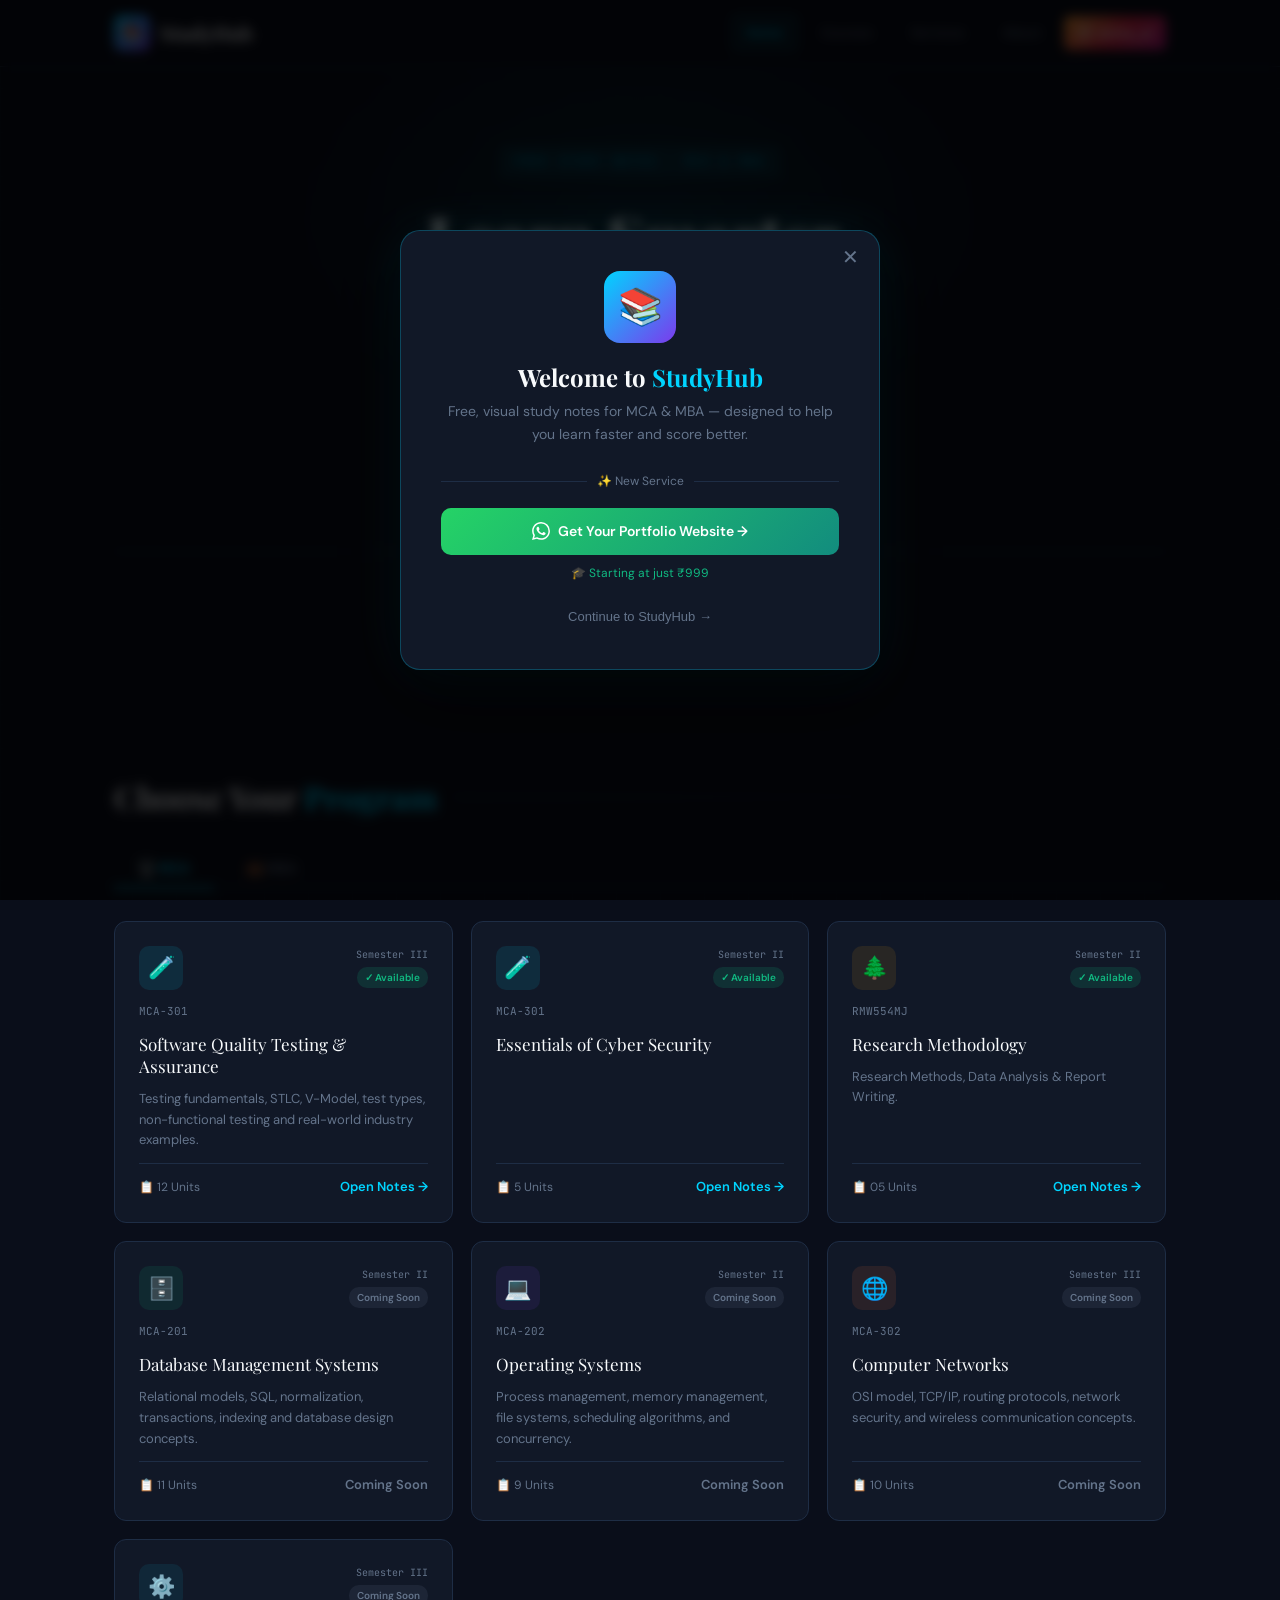
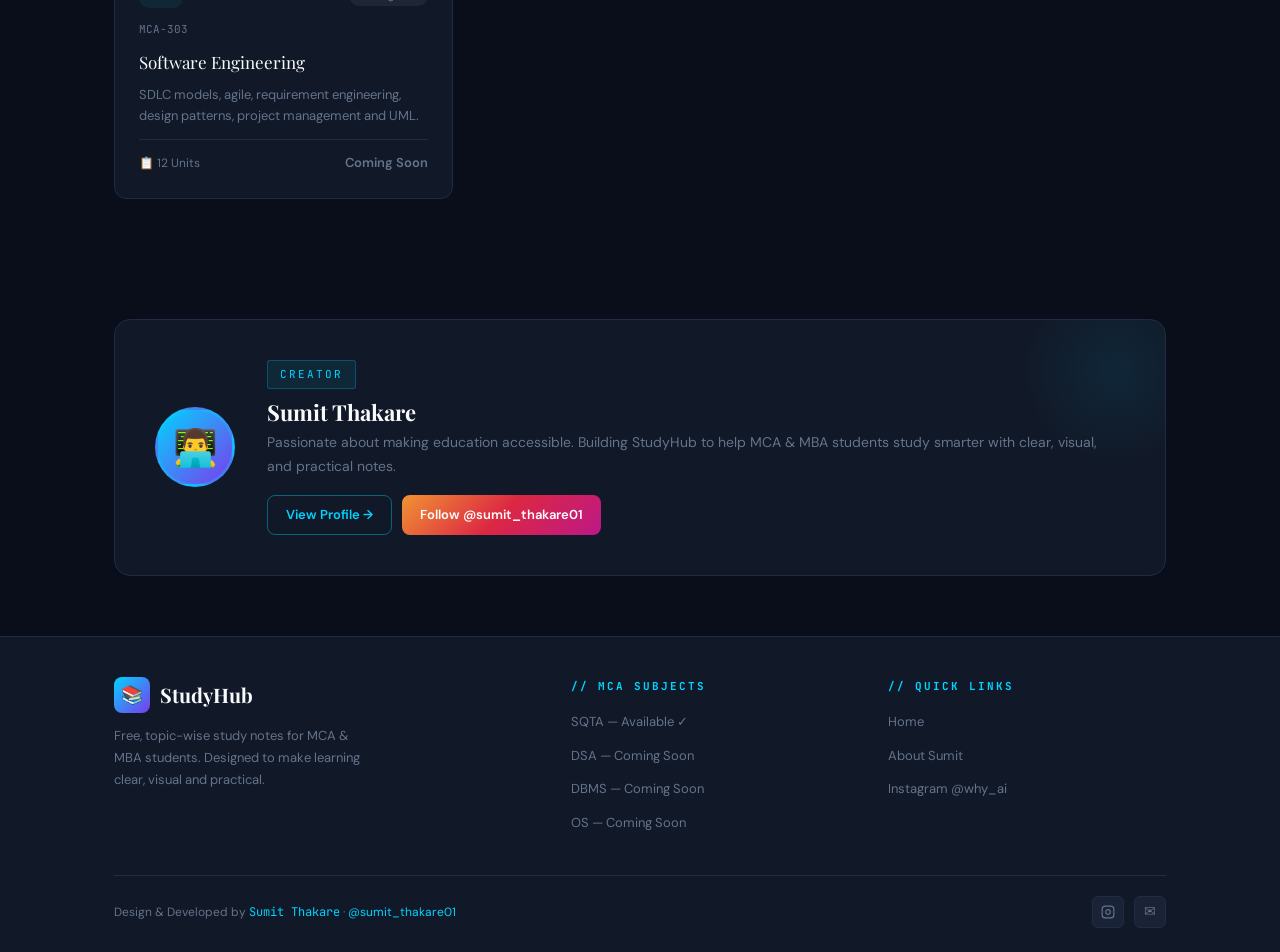
==== commit 0903eb9c: "unit wise seperatation" ====
--- a/index.html
+++ b/index.html
@@ -681,6 +681,26 @@
           </div>
         </div>
 
+        <!--Essentials of Cyber Security  available -->
+        
+        <div class="subject-card">
+          <div class="card-top">
+            <div class="card-icon" style="background:rgba(0,212,255,0.1);">🧪</div>
+            <div class="card-meta">
+              <div class="card-sem">Semester II</div>
+              <div class="status-badge status-available">✓ Available</div>
+            </div>
+          </div>
+          <div class="card-code">MCA-301</div>
+          <div class="card-title">Essentials of Cyber Security </div>
+          <div class="card-desc"></div>
+          <div class="card-footer">
+            <div class="card-units">📋 5 Units</div>
+              <a href="/Units_Wise/ECS/ECS_Index.html" class="card-link">Open Notes → </a>
+          </div>
+        </div>
+       
+
         <!-- DSA — Coming Soon -->
         <div class="subject-card">
           <div class="card-top">
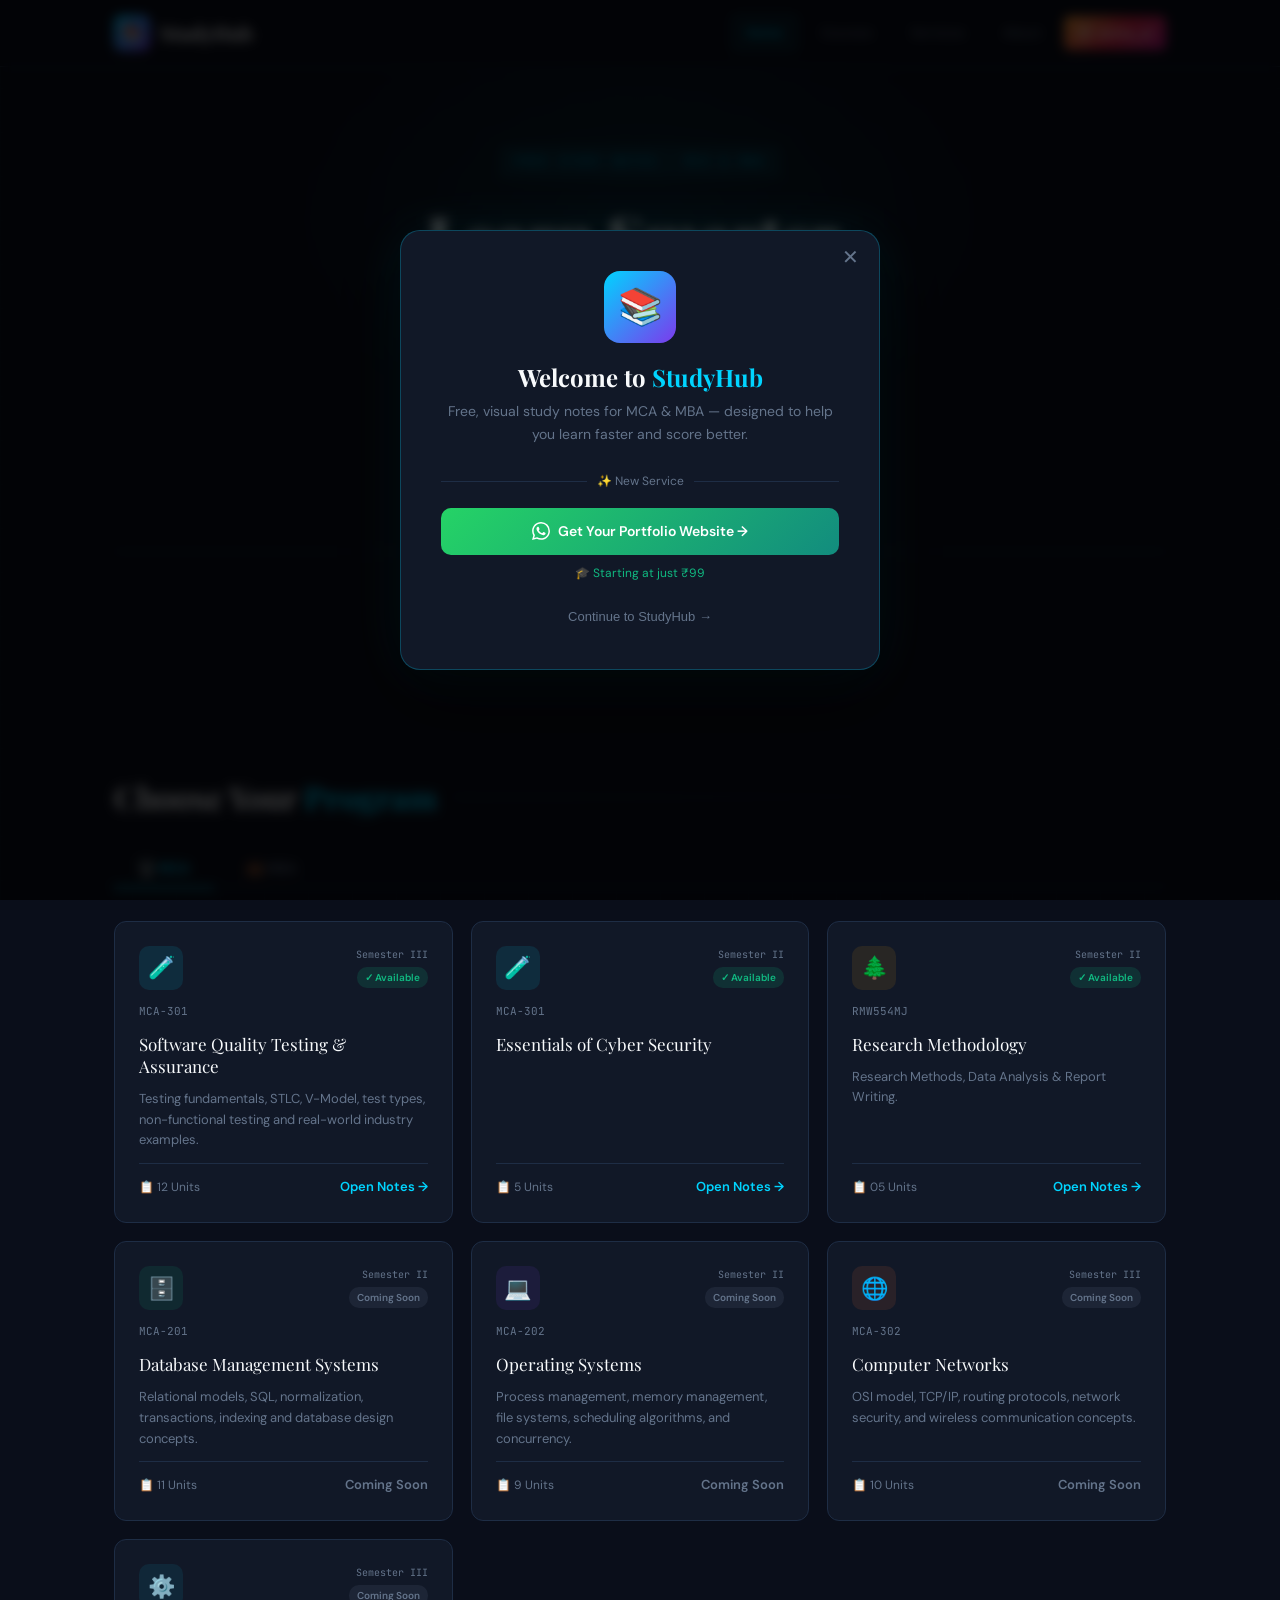
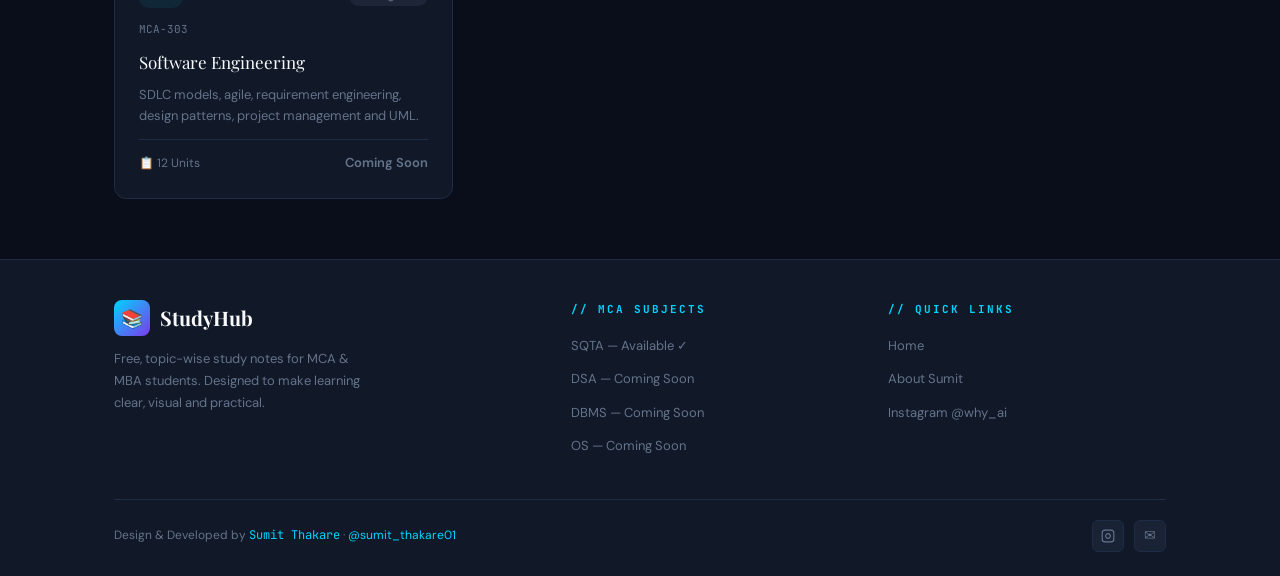
==== commit 22a419a2: "Update Price and services" ====
--- a/index.html
+++ b/index.html
@@ -584,7 +584,7 @@
     </a>
 
     <div style="font-size: 12px; color: var(--accent4); margin-bottom: 20px;">
-      🎓 Starting at just ₹999
+      🎓 Starting at just ₹99
     </div>
 
     <button class="popup-close" onclick="closePopup()">Continue to StudyHub →</button>
@@ -855,7 +855,7 @@
   </div>
 </section>
 
-<!-- ── ABOUT TEASER ── -->
+<!-- ── ABOUT TEASER ──
 <div class="container">
   <div class="about-teaser">
     <div class="about-avatar">👨‍💻</div>
@@ -871,7 +871,7 @@
       </div>
     </div>
   </div>
-</div>
+</div> -->
 
 <!-- ── FOOTER ── -->
 <footer>
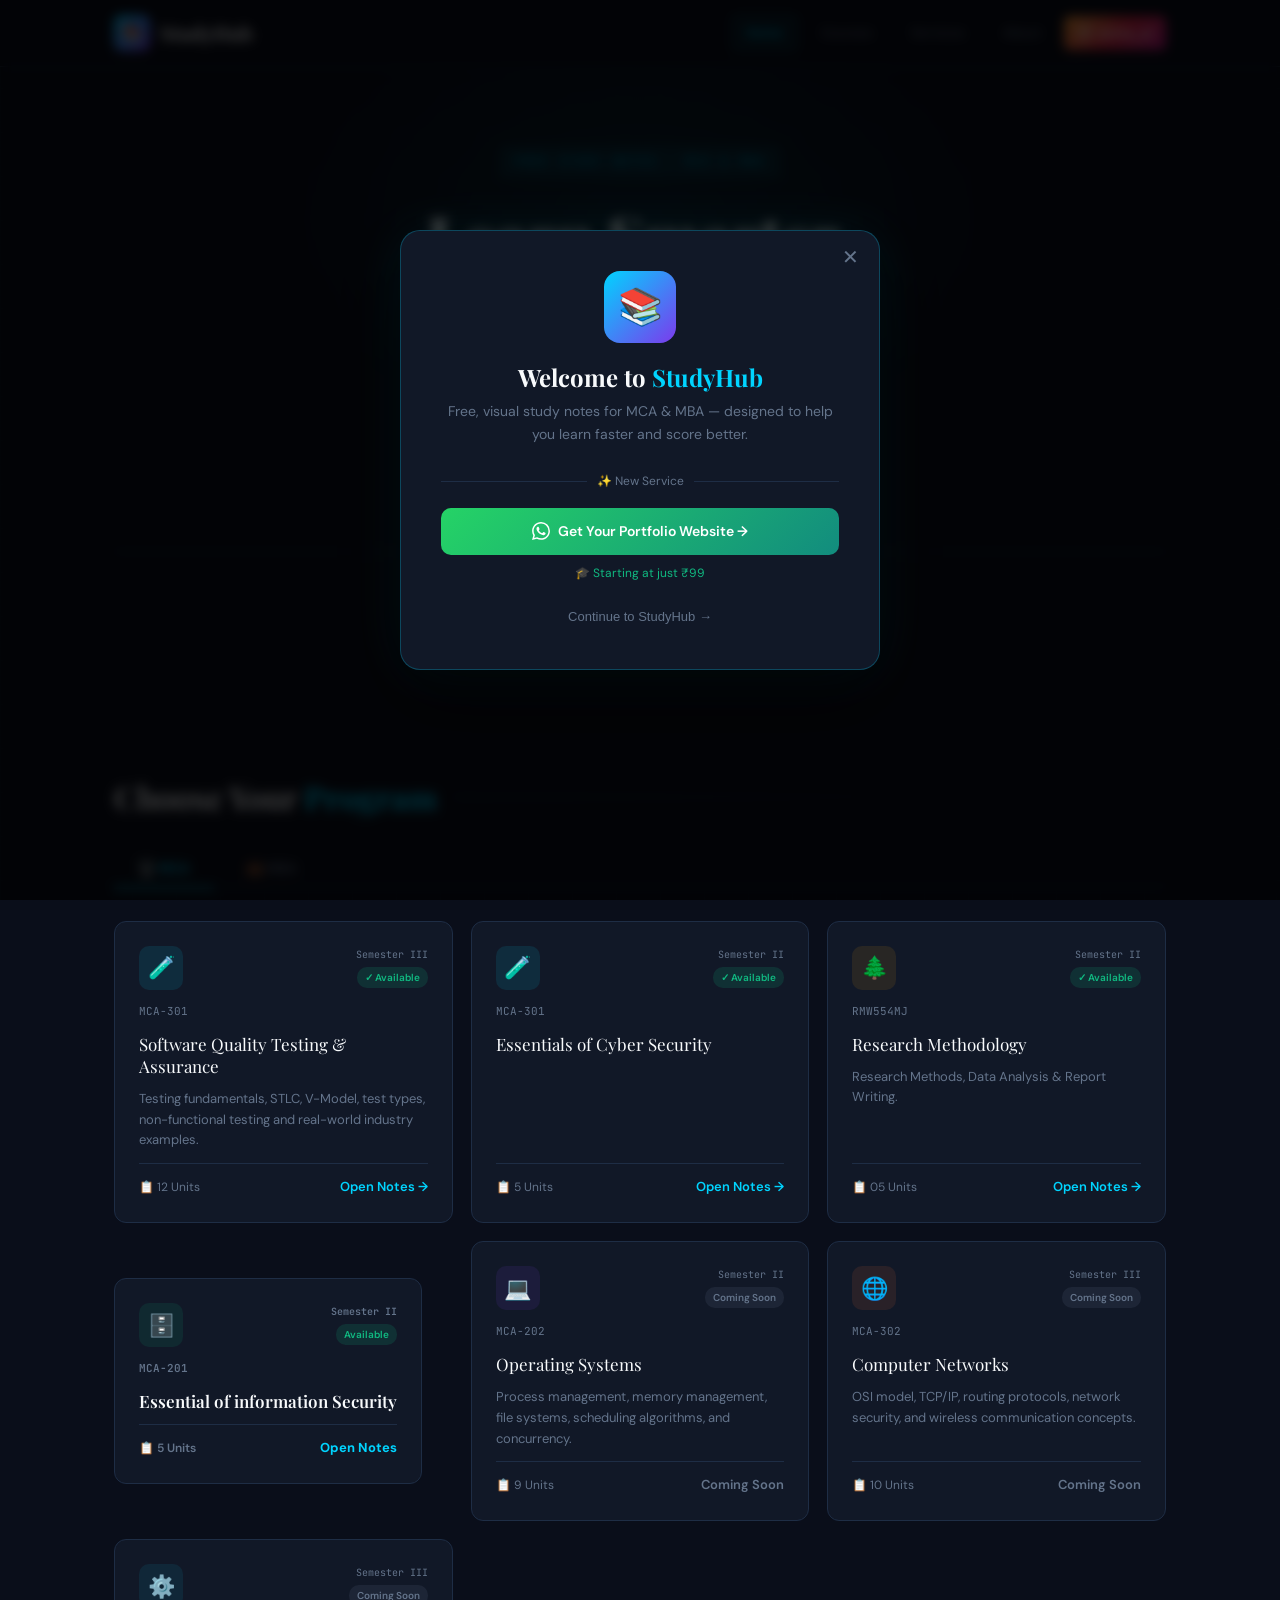
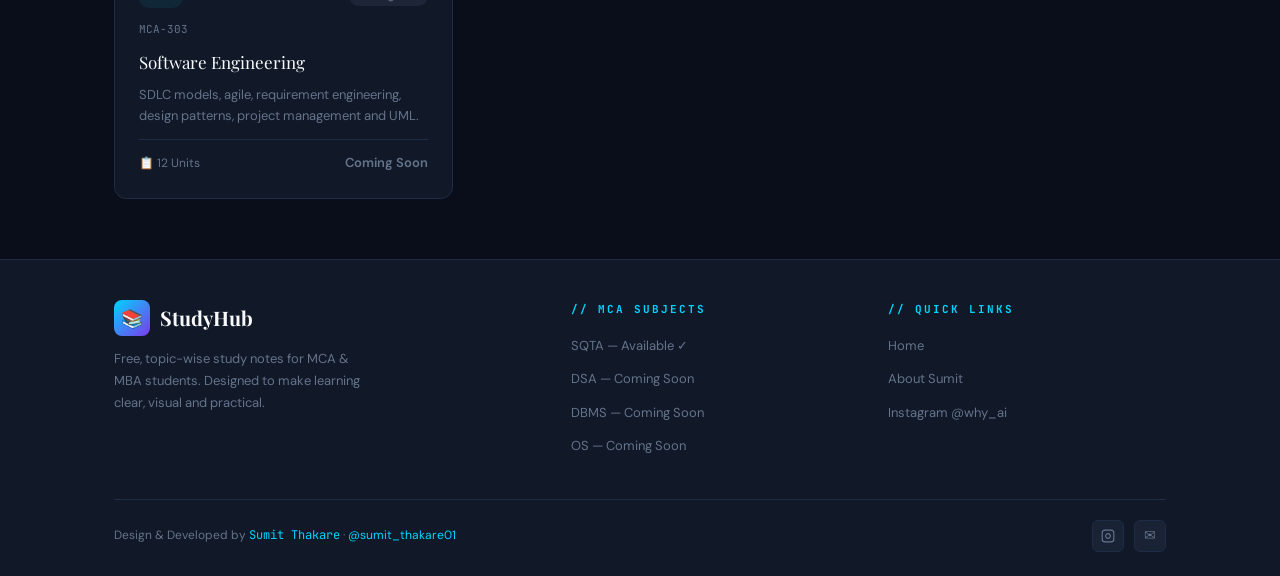
==== commit 51d73315: "New Subject Added With a Unit 01  EIS" ====
--- a/index.html
+++ b/index.html
@@ -701,7 +701,7 @@
         </div>
        
 
-        <!-- DSA — Coming Soon -->
+        
         <div class="subject-card">
           <div class="card-top">
             <div class="card-icon" style="background:rgba(245,158,11,0.1);">🌲</div>
@@ -719,23 +719,25 @@
           </div>
         </div>
 
-        <!-- DBMS — Coming Soon -->
-        <div class="subject-card coming-soon-overlay">
+       <!-- Essentials of information security available -->
+        <a href="/Units_Wise/EIS/EIS_Index.html" class="card-link">
+        <div class="subject-card">
           <div class="card-top">
             <div class="card-icon" style="background:rgba(16,185,129,0.1);">🗄️</div>
             <div class="card-meta">
               <div class="card-sem">Semester II</div>
-              <div class="status-badge status-soon">Coming Soon</div>
+              <div class="status-badge status-available">Available</div>
             </div>
           </div>
           <div class="card-code">MCA-201</div>
-          <div class="card-title">Database Management Systems</div>
-          <div class="card-desc">Relational models, SQL, normalization, transactions, indexing and database design concepts.</div>
+          <div class="card-title">Essential of information Security</div>
+          <!-- <div class="card-desc">Relational models, SQL, normalization, transactions, indexing and database design concepts.</div> -->
           <div class="card-footer">
-            <div class="card-units">📋 11 Units</div>
-            <span class="card-link" style="color:var(--muted)">Coming Soon</span>
+            <div class="card-units">📋 5 Units</div>
+            <b>Open Notes</b>
           </div>
         </div>
+        </a>
 
         <!-- OS — Coming Soon -->
         <div class="subject-card coming-soon-overlay">
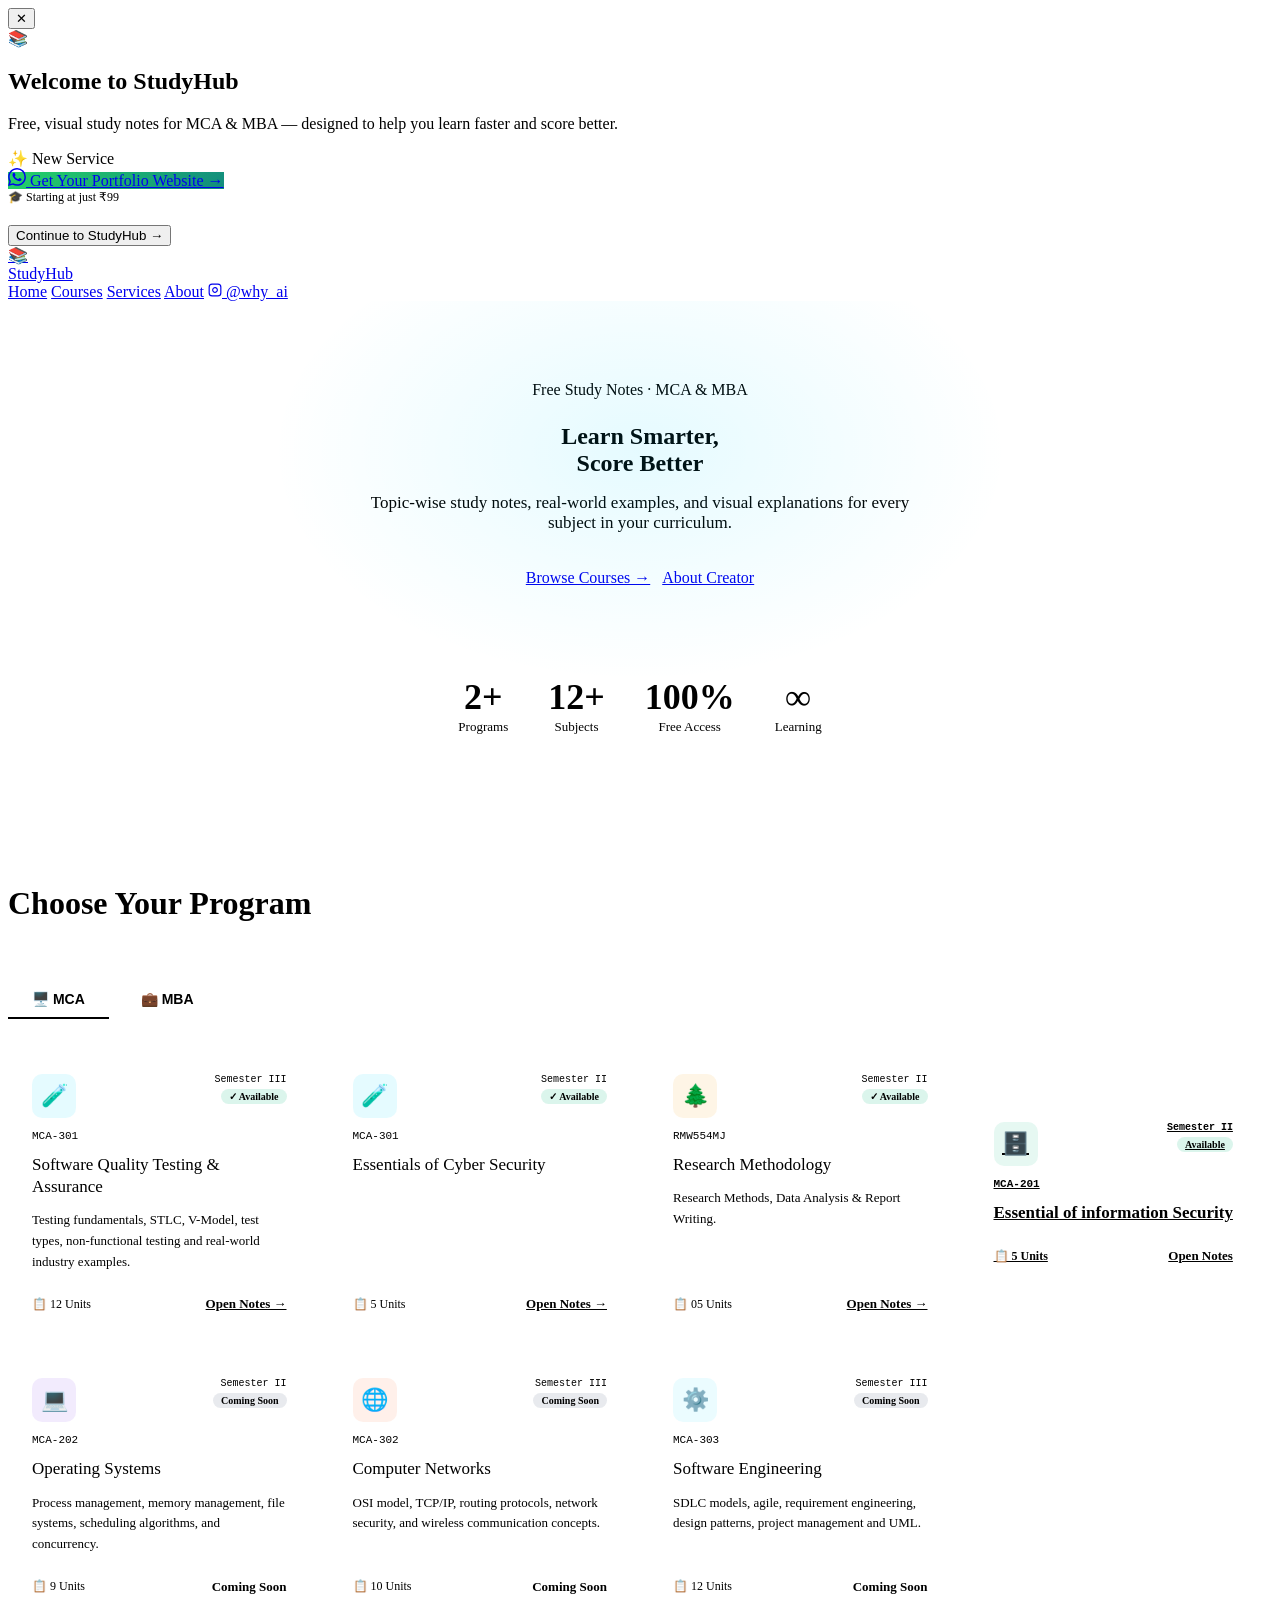
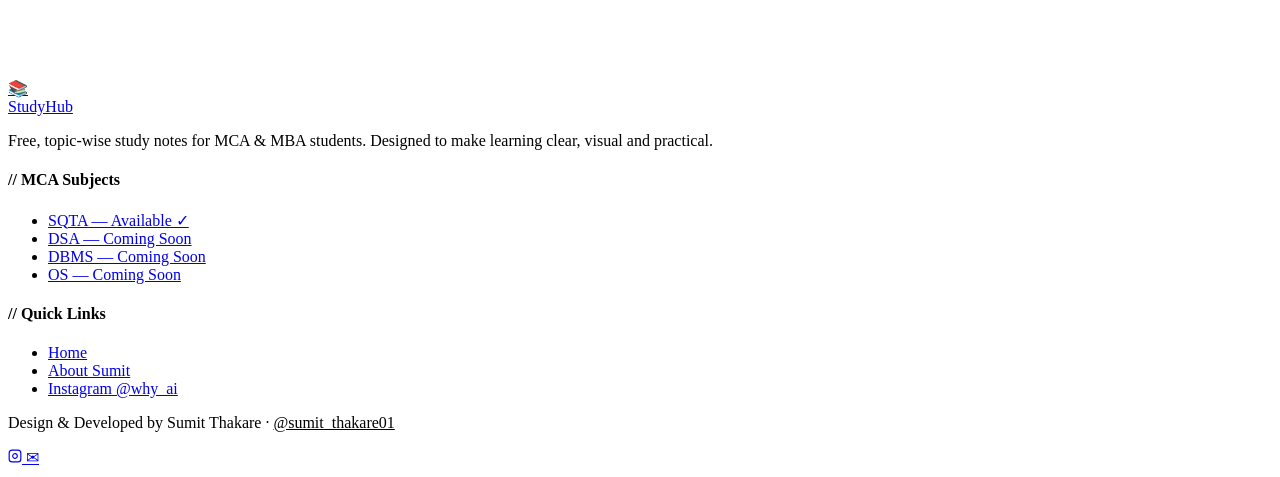
==== commit 6599eb80: "shifting to github" ====
--- a/index.html
+++ b/index.html
@@ -1,6 +1,7 @@
 <!DOCTYPE html>
 <html lang="en">
 <head>
+<base href="/study-hub-viit/">
 <meta charset="UTF-8">
 <meta name="viewport" content="width=device-width, initial-scale=1.0">
 <title>StudyHub — MCA & MBA Study Notes</title>
